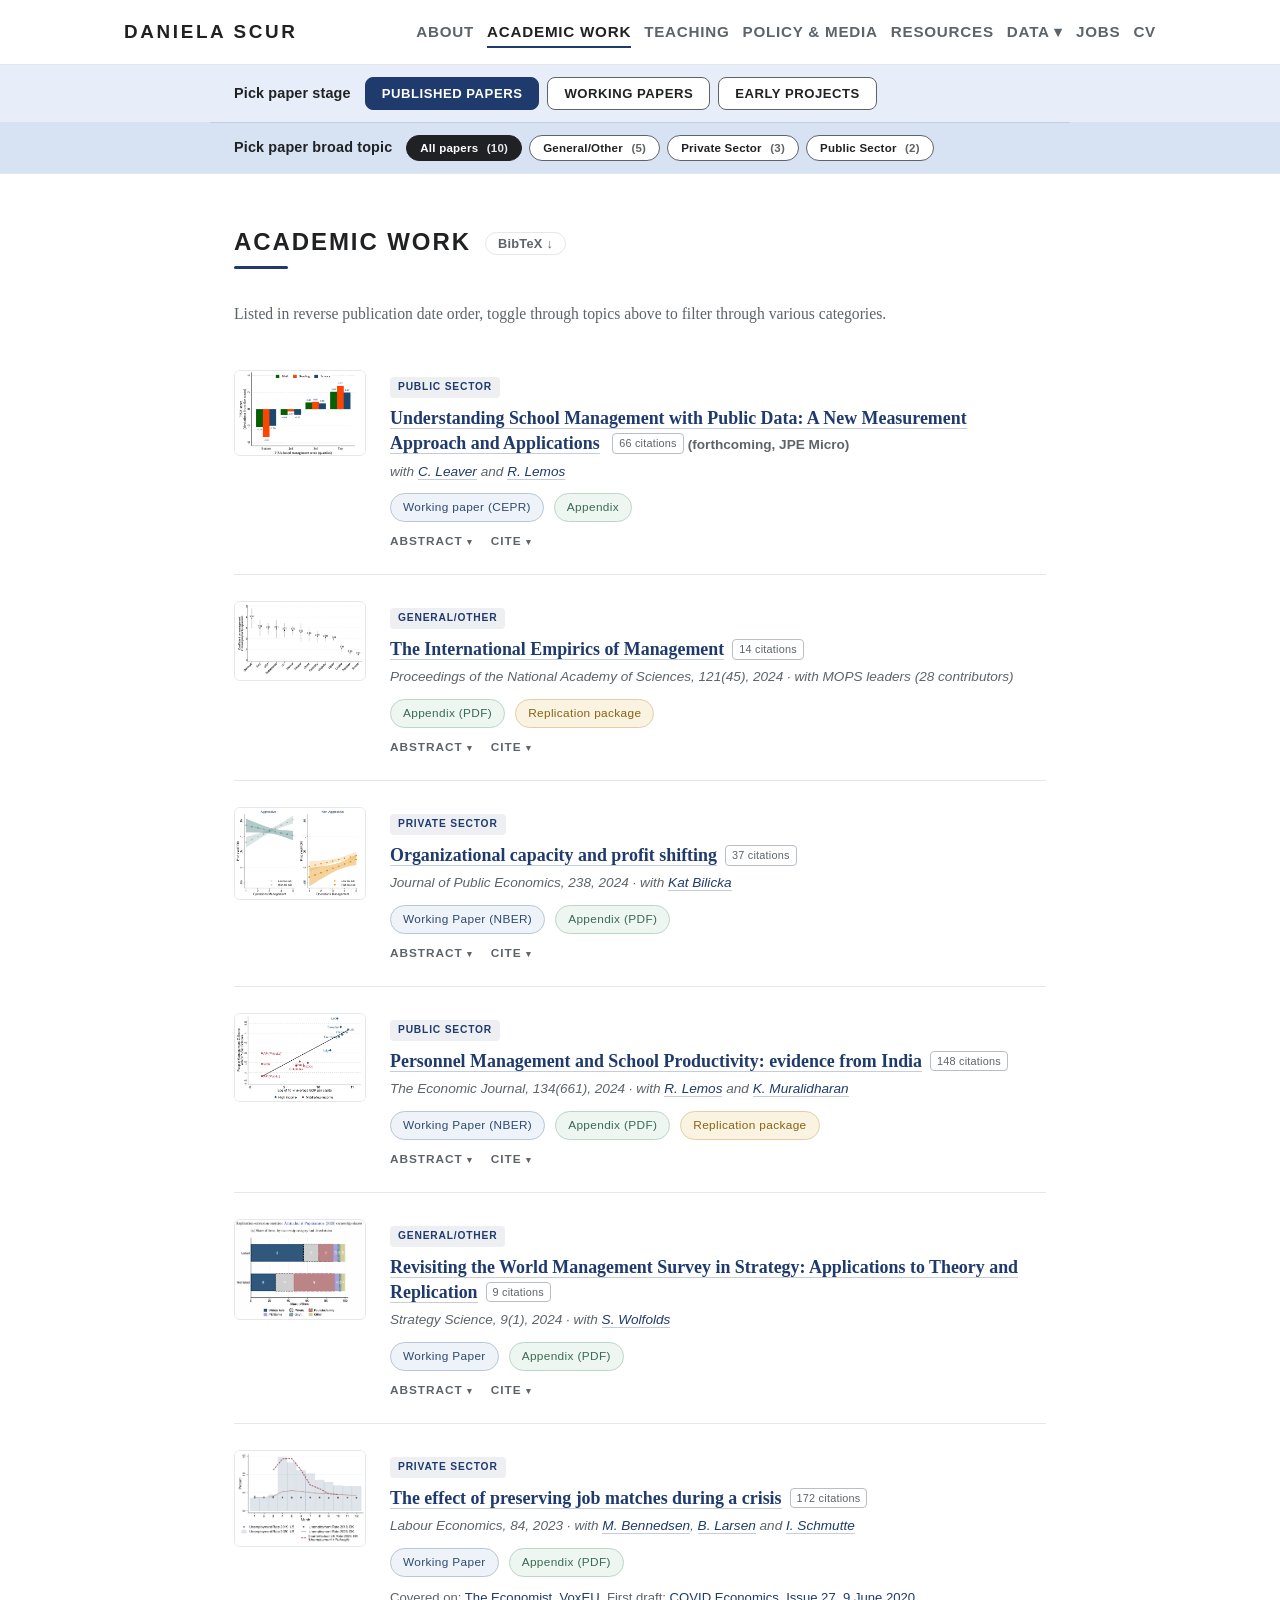
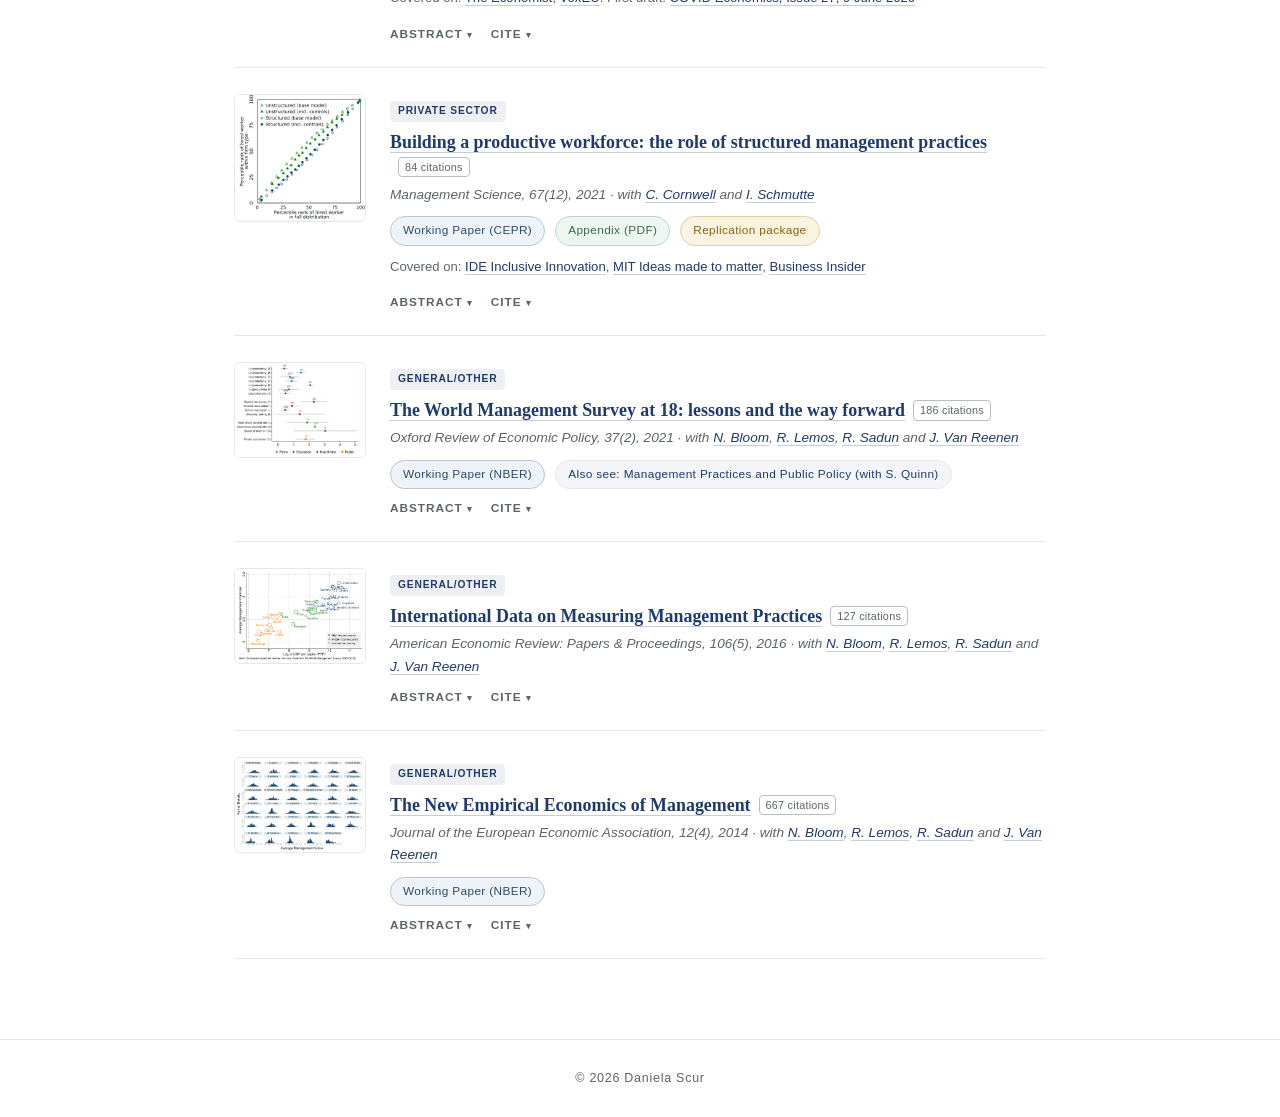
==== academic-papers.html @ ec299974 "Initial commit of personal website" ====
<!DOCTYPE html>
<html lang="en">
<head>
<meta charset="UTF-8">
<meta name="viewport" content="width=device-width, initial-scale=1">
<title>Academic Work — Daniela Scur</title>
<link rel="stylesheet" href="css/style.css">
</head>
<body>

<header class="site-header">
  <div class="nav-inner">
    <a class="brand" href="index.html">DANIELA SCUR</a>
    <button class="nav-toggle" aria-label="Toggle menu">&#9776;</button>
    <ul class="nav-menu">
      <li><a href="index.html">About</a></li>
      <li><a href="academic-papers.html" class="active">Academic Work</a></li>
      <li><a href="teaching.html">Teaching</a></li>
      <li><a href="policy.html">Policy &amp; Media</a></li>
      <li><a href="resources.html">Resources</a></li>
      <li class="has-dropdown">
        <a href="#" class="dd-toggle">Data &#9662;</a>
        <ul class="dropdown">
          <li><a href="http://www.worldmanagementsurvey.org" target="_blank" rel="noopener">WMS</a></li>
          <li><a href="http://www.developingmanagement.org" target="_blank" rel="noopener">D-WMS</a></li>
        </ul>
      </li>
      <li><a href="jobs.html">Jobs</a></li>
      <li><a href="cv_danielascur_jul2026.pdf">CV</a></li>
    </ul>
  </div>
</header>

<!-- Secondary navigation: section tabs + topic filters -->
<nav class="subnav">
  <div class="subnav-band block-stage">
    <div class="subnav-inner filter-block">
      <span class="subnav-label">Pick paper stage</span>
      <div class="tabs">
        <button class="tab active" data-section="published">Published papers</button>
        <button class="tab" data-section="working">Working papers</button>
        <button class="tab" data-section="early">Early projects</button>
      </div>
    </div>
  </div>
  <div class="subnav-band block-topic">
    <div class="subnav-inner filter-block">
      <span class="subnav-label">Pick paper broad topic</span>
      <div class="filters">
        <button class="filter active" data-topic="all">All papers <span class="count"></span></button>
        <button class="filter" data-topic="general">General/Other <span class="count"></span></button>
        <button class="filter" data-topic="private">Private Sector <span class="count"></span></button>
        <button class="filter" data-topic="public">Public Sector <span class="count"></span></button>
      </div>
    </div>
  </div>
</nav>

<main>
  <h1 class="page-title">Academic Work</h1>
  <div class="title-rule"></div>

  <p class="section-intro">Listed in reverse publication date order, toggle through topics above to filter through various categories.</p>

  <div id="paper-list">

  <!-- ============================ PUBLISHED ============================ -->

  <article data-id="schools-public-data" class="entry paper" data-section="published" data-topic="public">
    <img class="entry-thumb" src="uploads/2022/09/pisamgmt-2022.png" alt="">
    <div>
      <span class="topic-tag">Public Sector</span>
      <p class="entry-title"><a href="uploads/2024/09/mgmtinschools-theoryandapps.pdf">Understanding School Management with Public Data: A New Measurement Approach and Applications</a> <span class="note">(forthcoming, JPE Micro)</span></p>
      <p class="entry-meta">with <a href="https://www.bsg.ox.ac.uk/people/clare-leaver">C. Leaver</a> and <a href="http://www.renatalemos.com">R. Lemos</a></p>
      <details class="abstract"><summary>Abstract</summary><p>Why do students learn more in some schools than others? One consideration receiving growing attention is school management. To study this, researchers need to be able to measure school management accurately and cheaply at scale. We introduce a new approach to measuring management practices using existing public data and exemplify the methodology with OECD's PISA and Brazil's Prova Brasil. Both indices show a strong, positive relationship between management and learning. We highlight two example applications: an extension of the Ahktari et al (2022) analysis of political turnover and student learning, and an exploration of the mechanisms behind the key performance relationship.</p></details>
      <div class="links">
        <a href="uploads/2024/09/DP14069.pdf">Working paper (CEPR)</a>
        <a href="uploads/2019/06/leaver_lemos_scur_schoomgmt-onlineappendix.pdf">Appendix</a>
      </div>
    </div>
  </article>

  <article data-id="intl-empirics" class="entry paper" data-section="published" data-topic="general">
    <img class="entry-thumb" src="uploads/2024/11/fig3-pdf.jpg" alt="">
    <div>
      <span class="topic-tag">General/Other</span>
      <p class="entry-title"><a href="https://www.pnas.org/doi/10.1073/pnas.2412205121">The International Empirics of Management</a></p>
      <p class="entry-meta"><span class="journal">Proceedings of the National Academy of Sciences, 121(45)</span>, 2024 &middot; with MOPS leaders (28 contributors)</p>
      <details class="abstract"><summary>Abstract</summary><p>A country's national income broadly depends on the quantity and quality of workers and capital. But how well these factors are managed within and between firms may be a key determinant of a country's productivity and its GDP. Although social scientists have long studied the role of management practices in shaping business performance, their primary tool has been individual case studies. While useful for theory-building, such qualitative work is hard to scale and quantify. We present a large, scalable dataset measuring structured management practices at the business level across multiple countries. We measure practices related to performance monitoring, target-setting, and human resources. We document a set of key stylized facts, which we label "the international empirics of management". In all countries, firms with more structured practices tend to also have superior economic performance: they are larger in scale, are more profitable, have higher labor productivity and are more likely to export. This consistency was not obvious ex-ante, and being able to quantify these relationships is valuable. We also document significant variation in practices across and within countries, which is important in explaining differences in the wealth of nations. The positive relationship between firm size and structured management practices is stronger in countries with more open and free markets, suggesting that stronger competition may allow firms with more structured management practices to grow larger, thereby potentially raising aggregate national income.</p></details>
      <div class="links">
        <a href="https://doi.org/10.5281/zenodo.13886454">Replication package</a>
        <a href="uploads/2024/11/intl-empirics-management-appendix.pdf">Appendix (PDF)</a>
      </div>
    </div>
  </article>

  <article data-id="profit-shifting" class="entry paper" data-section="published" data-topic="private">
    <img class="entry-thumb" src="uploads/2021/08/agg_tax.png" alt="">
    <div>
      <span class="topic-tag">Private Sector</span>
      <p class="entry-title"><a href="https://www.sciencedirect.com/science/article/pii/S0047272724001154?dgcid=coauthor">Organizational capacity and profit shifting</a></p>
      <p class="entry-meta"><span class="journal">Journal of Public Economics, 238</span>, 2024 &middot; with <a href="https://katarzynahabu.weebly.com/">Kat Bilicka</a></p>
      <details class="abstract"><summary>Abstract</summary><p>Good organizational capacity drives productivity and <em>potential</em> taxable profits, but may also enable multinationals (MNEs) to more efficiently re-allocate profits across tax jurisdictions, lowering <em>actual</em> taxable profits. We show that MNE subsidiaries with better organizational capacity report significantly lower profits and have a higher incidence of bunching around zero reported profitability in high-tax countries. This pattern is not present in low-tax countries. Further, responsiveness to corporate tax rate changes in terms of profit reporting is driven by firms with good organizational capacity. We show our results are consistent with profit-shifting behavior and rule out key alternative channels.</p></details>
      <div class="links">
        <a href="https://www.nber.org/papers/w29225">Working Paper (NBER)</a>
        <a href="uploads/2021/09/Tax_and_management-appendix.pdf">Appendix (PDF)</a>
      </div>
    </div>
  </article>

  <article data-id="personnel-india" class="entry paper" data-section="published" data-topic="public">
    <img class="entry-thumb" src="uploads/2021/01/pplmgmt_india.png" alt="">
    <div>
      <span class="topic-tag">Public Sector</span>
      <p class="entry-title"><a href="https://academic.oup.com/ej/article-abstract/134/661/2071/7657887">Personnel Management and School Productivity: evidence from India</a></p>
      <p class="entry-meta"><span class="journal">The Economic Journal, 134(661)</span>, 2024 &middot; with <a href="http://www.renatalemos.com">R. Lemos</a> and <a href="http://econweb.ucsd.edu/~kamurali/">K. Muralidharan</a></p>
      <details class="abstract"><summary>Abstract</summary><p>This paper uses new data to study school management and productivity in India. We report five main results. First, management quality in public schools is low, and ~2 standard deviations below high-income countries with comparable data. Second, private schools have higher management quality, driven by much stronger people management. Third, people management quality is correlated with independent measures of teaching practice, as well as school productivity measured by student value added. Fourth, better-managed schools have lower variation in within-school teacher effectiveness and higher levels of minimum teacher effectiveness. Fifth, consistent with better people management, teacher pay in private schools is positively correlated with teacher effectiveness, whereas we find no such correlation in public schools.</p></details>
      <div class="links">
        <a href="https://www.nber.org/papers/w28336">Working Paper (NBER)</a>
        <a href="https://academic.oup.com/ej/article-abstract/134/661/2071/7657887">Appendix (PDF)</a>
        <a href="https://doi.org/10.5281/zenodo.10278052">Replication package</a>
      </div>
    </div>
  </article>

  <article data-id="wms-strategy" class="entry paper" data-section="published" data-topic="general">
    <img class="entry-thumb" src="uploads/2022/12/replication-stratsci.png" alt="">
    <div>
      <span class="topic-tag">General/Other</span>
      <p class="entry-title"><a href="https://doi.org/10.1287/stsc.2022.0006">Revisiting the World Management Survey in Strategy: Applications to Theory and Replication</a></p>
      <p class="entry-meta"><span class="journal">Strategy Science, 9(1)</span>, 2024 &middot; with <a href="https://www.sarahwolfolds.com/">S. Wolfolds</a></p>
      <details class="abstract"><summary>Abstract</summary><p>The academic field of strategy has a strong history of developing theories and frameworks to explain real-world phenomena, but a relatively younger empirical literature testing these theories. Partly due to the nature of questions in strategic management, scholars have often relied on collecting their own data or using specialized, and often expensive, proprietary data. This limits the possibility of replication exercises, which are a key step to refining and reinforcing the theories that are most supported in practice. To support this effort, we revisit the World Management Survey (WMS): a cross-country, cross-industry survey dataset with over 20,000 observations at the establishment-level that is collected through a rigorous and well-documented process and made free and accessible to researchers. While it is well-cited in the strategy literature, we propose it is underused and better exposure to this data's offerings has the potential to add significant value to the field.</p></details>
      <div class="links">
        <a href="uploads/2022/01/scur_wolfolds_WMSinStrategy.pdf">Working Paper</a>
        <a href="https://pubsonline.informs.org/doi/suppl/10.1287/stsc.2022.0006">Appendix (PDF)</a>
      </div>
    </div>
  </article>

  <article data-id="job-matches" class="entry paper" data-section="published" data-topic="private">
    <img class="entry-thumb" src="uploads/2021/07/covid-dk.png" alt="">
    <div>
      <span class="topic-tag">Private Sector</span>
      <p class="entry-title"><a href="https://doi.org/10.1016/j.labeco.2023.102406">The effect of preserving job matches during a crisis</a></p>
      <p class="entry-meta"><span class="journal">Labour Economics, 84</span>, 2023 &middot; with <a href="https://www.insead.edu/faculty-research/faculty/morten-bennedsen">M. Bennedsen</a>, <a href="https://www.cbs.dk/en/research/departments-and-centres/department-of-economics/staff/bleco">B. Larsen</a> and <a href="https://ianschmutte.org/">I. Schmutte</a></p>
      <details class="abstract"><summary>Abstract</summary><p>It is generally difficult to measure the importance of preserving worker-firm relationships, particularly for low-wage jobs that involve general skills. The COVID-19 pandemic led to the sudden and seemingly temporary disruption of millions of otherwise productive employment relationships around the world. Using novel administrative and survey data from Denmark, we study a policy where firms paid up to 25% of wages to furlough instead of firing workers. We find that aid-taking firms furloughed about 24pp more workers, a large share of whom would have otherwise been laid off, and this had a positive impact on subsequent firm survival, employment growth and sales. Further, we find firms derive value from maintaining ties to low-wage and blue collar workers and that preserving those matches is beneficial to firms, suggesting policies that preserve job matches may help speed-up recovery.</p></details>
      <div class="links">
        <a href="uploads/2021/07/BLSS-manuscript.pdf">Working Paper</a>
        <a href="uploads/2021/07/BLSS-appendix.pdf">Appendix (PDF)</a>
      </div>
      <p class="covered">Covered on: <a href="https://www.economist.com/business/2020/06/20/waging-war-on-recessions">The Economist</a>, <a href="https://voxeu.org/article/impact-government-aid-firms-covid-19-pandemic">VoxEU</a>. First draft: <a href="https://cepr.org/file/9116/download?token=LJB12UHV">COVID Economics, Issue 27, 9 June 2020</a></p>
    </div>
  </article>

  <article data-id="productive-workforce" class="entry paper" data-section="published" data-topic="private">
    <img class="entry-thumb" src="uploads/2020/12/CSS_mgrs.png" alt="">
    <div>
      <span class="topic-tag">Private Sector</span>
      <p class="entry-title"><a href="https://pubsonline.informs.org/doi/10.1287/mnsc.2021.3960">Building a productive workforce: the role of structured management practices</a></p>
      <p class="entry-meta"><span class="journal">Management Science, 67(12)</span>, 2021 &middot; with <a href="http://www.terry.uga.edu/directory/profile/cornwl/">C. Cornwell</a> and <a href="http://www.terry.uga.edu/directory/profile/schmutte/">I. Schmutte</a></p>
      <details class="abstract"><summary>Abstract</summary><p>In an influential study, Bender et al (2018) document consistent relationships between management practices, productivity, and workforce composition using administrative data from German firms matched to ratings of their practices from the World Management Survey. We replicate and extend their analysis using comparable data from Brazil. The main conclusions from their study are supported in ours, strengthening the view that more structured practices affect organizational performance through workforce selection across different institutional settings. However, we find more structured management practices are linked to greater wage inequality in Brazil, relative to greater wage compression in Germany, suggesting that some of the consequences of adopting structured practices are tied to the local context.</p></details>
      <div class="links">
        <a href="uploads/2024/10/DP13908.pdf">Working Paper (CEPR)</a>
        <a href="uploads/2020/12/CSS2020_ManagementScience_onlineappendix.pdf">Appendix (PDF)</a>
        <a href="https://zenodo.org/record/4293979">Replication package</a>
      </div>
      <p class="covered">Covered on: <a href="https://medium.com/mit-initiative-on-the-digital-economy/how-to-build-a-more-productive-workforce-68a4da60703c">IDE Inclusive Innovation</a>, <a href="https://mitsloan.mit.edu/ideas-made-to-matter/structured-management-practices-lead-to-better-hr-outcomes">MIT Ideas made to matter</a>, <a href="https://www.businessinsider.com/structured-management-practices-organizational-productivity-performance-cornell-research-paper-2019-12">Business Insider</a></p>
    </div>
  </article>

  <article data-id="wms-at-18" class="entry paper" data-section="published" data-topic="general">
    <img class="entry-thumb" src="uploads/2020/12/oxrep_summary.png" alt="">
    <div>
      <span class="topic-tag">General/Other</span>
      <p class="entry-title"><a href="https://academic.oup.com/oxrep/article/37/2/231/6311333">The World Management Survey at 18: lessons and the way forward</a></p>
      <p class="entry-meta"><span class="journal">Oxford Review of Economic Policy, 37(2)</span>, 2021 &middot; with <a href="https://people.stanford.edu/nbloom/">N. Bloom</a>, <a href="http://www.renatalemos.com">R. Lemos</a>, <a href="http://www.hbs.edu/faculty/Pages/profile.aspx?facId=541712">R. Sadun</a> and <a href="http://mitsloan.mit.edu/faculty-and-research/faculty-directory/detail/?id=140778">J. Van Reenen</a></p>
      <details class="abstract"><summary>Abstract</summary><p>Understanding how differences in management "best practices'' affect organizational outcomes has been a focus of both theoretical and empirical work in the fields of management, sociology, economics and public policy. The World Management Survey (WMS) project was born almost two decades ago with the main goal of developing a new systematic measure of management practices being used in organisations. The WMS has contributed to a body of knowledge around how managerial structures, not just managerial talent, relates to organizational performance. Over 18 years of research, a set of consistent patterns have emerged and spurred new questions. We will present a brief overview of what we have learned in terms of measuring and understanding management practices and condense the implications of these findings for policy. We end with an outline of what we see as the path forward for both research and policy implications of this research programme.</p></details>
      <div class="links">
        <a href="https://www.nber.org/papers/w28524">Working Paper (NBER)</a>
        <a href="https://academic.oup.com/oxrep/article/37/2/221/6311325">Also see: Management Practices and Public Policy (with S. Quinn)</a>
      </div>
    </div>
  </article>

  <article data-id="intl-data-aer" class="entry paper" data-section="published" data-topic="general">
    <img class="entry-thumb" src="uploads/2019/05/Screen-Shot-2019-05-02-at-1.46.54-PM.png" alt="">
    <div>
      <span class="topic-tag">General/Other</span>
      <p class="entry-title"><a href="https://www.aeaweb.org/articles?id=10.1257/aer.p20161058">International Data on Measuring Management Practices</a></p>
      <p class="entry-meta"><span class="journal">American Economic Review: Papers &amp; Proceedings, 106(5)</span>, 2016 &middot; with <a href="https://people.stanford.edu/nbloom/">N. Bloom</a>, <a href="http://www.renatalemos.com">R. Lemos</a>, <a href="http://www.hbs.edu/faculty/Pages/profile.aspx?facId=541712">R. Sadun</a> and <a href="http://mitsloan.mit.edu/faculty-and-research/faculty-directory/detail/?id=140778">J. Van Reenen</a></p>
      <details class="abstract"><summary>Abstract</summary><p>Rapid advances in computer power and increased openness of national statistical agencies have led to unprecedented availability of large datasets. Consider three types of firm datasets. First, governments collect administrative data on firms: information on jobs, investment and output has long been collected to calculate national, industrial and regional statistics. Second, there has been an explosion of Big Data — various forms of data typically created for business purposes. Products like ORBIS contain over 50 million firms from almost every country in the world and can be used to address many questions. Another example is Compustat, which contains extensive data for about 6,000 listed US firms but excludes the other 99% of private firms. We focus on a third type of international firm data, which is collected from surveys. In an age of rich administrative and Big Data why bother with such surveys?</p></details>
    </div>
  </article>

  <article data-id="new-empirical" class="entry paper" data-section="published" data-topic="general">
    <img class="entry-thumb" src="uploads/2019/05/Screen-Shot-2019-05-02-at-1.51.04-PM.png" alt="">
    <div>
      <span class="topic-tag">General/Other</span>
      <p class="entry-title"><a href="http://onlinelibrary.wiley.com/doi/10.1111/jeea.12094/abstract">The New Empirical Economics of Management</a></p>
      <p class="entry-meta"><span class="journal">Journal of the European Economic Association, 12(4)</span>, 2014 &middot; with <a href="https://people.stanford.edu/nbloom/">N. Bloom</a>, <a href="http://www.renatalemos.com">R. Lemos</a>, <a href="http://www.hbs.edu/faculty/Pages/profile.aspx?facId=541712">R. Sadun</a> and <a href="http://mitsloan.mit.edu/faculty-and-research/faculty-directory/detail/?id=140778">J. Van Reenen</a></p>
      <details class="abstract"><summary>Abstract</summary><p>Over the last decade the World Management Survey (WMS) has collected firm-level management practices data across multiple sectors and countries. We developed the survey to try to explain the large and persistent total factor productivity (TFP) differences across firms and countries. This review paper discusses what has been learned empirically and theoretically from the WMS and other recent work on management practices. Our preliminary results suggest that about a quarter of cross-country and within-country TFP gaps can be accounted for by management practices. Management seems to matter both qualitatively and quantitatively for performance at the level of the firm and the nation. Competition, governance, human capital, and informational frictions help account for the variation in management. We make some suggestions for both policy and future research.</p></details>
      <div class="links">
        <a href="https://www.nber.org/papers/w20102">Working Paper (NBER)</a>
      </div>
    </div>
  </article>

  <!-- ============================ WORKING ============================ -->

  <article data-id="poaching" class="entry paper" data-section="working" data-topic="private">
    <img class="entry-thumb" src="uploads/2024/09/poaching-pdf.jpg" alt="">
    <div>
      <span class="topic-tag">Private Sector</span>
      <p class="entry-title"><a href="uploads/2026/04/manuscript_jungbauer_scur_dalri_chen_poaching.pdf">Poaching, Raids, and Managerial Compensation</a> <span class="note">(submitted)</span></p>
      <p class="entry-meta">with <a href="https://sites.google.com/view/yichenecon/">Y. Chen</a>, <a href="https://www.fabianodalri.com/">F. Dal Ri</a> and <a href="https://thomas-jungbauer.com/">T. Jungbauer</a></p>
      <details class="abstract"><summary>Abstract</summary><p>This paper presents a model of employee poaching with asymmetric employer learning. Firms poach managers not only due to their track record but also for their personnel-specific information about workers. In equilibrium, more productive firms poach managers, whose compensation increases in the quality of their information about workers. While poaching reassigns more able workers to more productive firms, efficiency does not obtain due to information frictions. Drawing on the universe of contracts in Brazil's formal labor market, we test implications of our model and show they are consistent with manager and worker movements and their compensation histories.</p></details>
      <div class="links">
        <a href="uploads/2025/01/51231_1736614598.pdf">Working paper (CEPR)</a>
      </div>
    </div>
  </article>

  <article data-id="ties-that-bind" class="entry paper" data-section="working" data-topic="private">
    <img class="entry-thumb" src="uploads/2019/11/Screen-Shot-2019-11-03-at-12.41.02-PM.png" alt="">
    <div>
      <span class="topic-tag">Private Sector</span>
      <p class="entry-title"><a href="uploads/2019/01/the-ties-that-bind-lemos-and-scur.pdf">The ties that bind: implicit contracts and the adoption of management technology in the firm</a></p>
      <p class="entry-meta">with <a href="http://www.renatalemos.com">R. Lemos</a> and <a href="http://www.simonrquinn.com/">S. Quinn</a> <span class="note">(draft circulating)</span></p>
      <details class="abstract"><summary>Abstract</summary><p>We investigate how implicit contracts between firm managers and employees are linked to the adoption of productivity-enhancing organizational practices. We collect new data on ownership successions and show the first causal evidence that maintaining family control leads to lower adoption of managerial best practices. We use gender composition of the outgoing CEO's children as identifying variation at the succession point. We explore firm "reputation costs" as a novel mechanism constraining investment in management, and build a new proxy using data on eponymy — firms named after the family name. We find suggestive evidence that implicit contracts matter for management adoption.</p></details>
      <div class="links">
        <a href="uploads/2024/10/DP13794-1.pdf">Working paper (CEPR)</a>
      </div>
      <p class="covered">Covered on: <a href="https://blogs.worldbank.org/impactevaluations/family-affair-are-dynastic-ceos-really-worse-managers-guest-post-daniela-scur">World Bank Development Impact blog</a>, <a href="https://www.economist.com/news/britain/21732097-desire-pass-business-next-generation-means-they-value-stability-over?frsc=dg%7Ce">The Economist</a>, <a href="http://blogs.lse.ac.uk/businessreview/2018/01/18/second-generation-family-ceos-are-they-up-to-the-task">LSE Business Review</a>, <a href="https://voxdev.org/topic/firms-trade/family-affair-are-dynastic-ceos-worse-managers">VoxDev</a>. Awarded Accessit Best Paper at <a href="https://www.ioea.eu/">IOEA 2018</a>.</p>
    </div>
  </article>

  <article class="entry paper" data-section="working" data-topic="private">
    <img class="entry-thumb" src="uploads/2024/09/lnadv_evt_q_mf-pdf.jpg" alt="">
    <div>
      <span class="topic-tag">Private Sector</span>
      <p class="entry-title">Pay Transparency and Mental Health <span class="note">(preparing for submission)</span></p>
      <p class="entry-meta">with <a href="https://www.mortenbennedsen.com/">M. Bennedsen</a>, <a href="https://www.kenan-flagler.unc.edu/faculty/directory/elena-simintzi/">E. Simintzi</a>, <a href="http://tsoutsoura.com/">M. Tsoutsoura</a> and <a href="https://www8.gsb.columbia.edu/cbs-directory/detail/dw2382">D. Wolfenzon</a></p>
      <details class="abstract"><summary>Abstract</summary><p>This paper explores the impact of pay transparency on worker well-being. We exploit a pay transparency legislation in Denmark that requires firms with more than 35 employees to disclose pay information by gender. Using detailed employee and mental health prescription administrative data, we use two empirical strategies, Difference-in-Differences and Regression Discontinuity Design. Our results suggest that the legislation led to a short-run decline in the relative growth rate of anti-depressant use for women in affected firms. We consider two competing mechanisms behind this result: the potentially negative impact of horizontal (peer) comparisons and the potentially positive impact of organizational changes leading to the reduction of pay disparity. Taken together, our results are not consistent with a horizontal wage comparison mechanism and the evidence points to the second mechanism being the dominant force.</p></details>
    </div>
  </article>

  <article class="entry paper" data-section="working" data-topic="private">
    <img class="entry-thumb" src="uploads/2023/06/displ_3occs.png" alt="">
    <div>
      <span class="topic-tag">Private Sector</span>
      <p class="entry-title">Displacement Events and Job-Driven Scarring <span class="note">(draft circulating)</span></p>
      <p class="entry-meta">with <a href="https://ianschmutte.org/">I. Schmutte</a> and <a href="https://www.fabianodalri.com/">F. Dal Ri</a></p>
      <details class="abstract"><summary>Abstract</summary><p>We study how job loss affects the earnings, employment, and wage of managers. Using event studies around mass layoff events for Brazilian firms we find that, on average, displaced workers lose around 60 percent of their earnings in the year after job loss, and after three years have earnings 25 log points below comparable non-displaced workers. The earnings effect comes from a sharp, but temporary drop in the number of months worked per year, combined with a sharp but persistent drop in wages of around 20 log points. For managers, the wage penalty is over twice as large relative to non-managers. Less than 15 percent of the wage losses for managers can be explained by movements to employers that pay all workers less. Taken together, these results are consistent with a model in which managers either accumulate significant job-specific rents that are destroyed on separation, or they face worse market conditions and scarring after displacement, perhaps because they held responsible for the mass displacement event that precipitated their termination.</p></details>
    </div>
  </article>

  <!-- ============================ EARLY PROJECTS ============================ -->

  <article class="entry paper no-thumb" data-section="early" data-topic="general">
    <div>
      <span class="topic-tag">General/Other</span>
      <p class="entry-title">Everyone Is a Manager: AI Use as an Act of Management <span class="note">(preliminary draft; field experiment and lab pilot under way)</span></p>
      <p class="entry-meta">with Ben Leyden (funded by Schmidt Sciences Foundation)</p>
      <p class="research-q"><em>Using an AI tool moves the worker from doing a task to managing it — delegating and verifying. We ask how this shifts the skills that matter, who firms should hire, and how AI's productivity gains are distributed.</em></p>
    </div>
  </article>

  <article class="entry paper no-thumb" data-section="early" data-topic="public">
    <div>
      <span class="topic-tag">Public Sector</span>
      <p class="entry-title">Municipal state capacity and "day-to-day" floods <span class="note">(data collection stage)</span></p>
      <p class="entry-meta">with Michael Best, Vansh Gupta and Renata Lemos (funded by JPAL and IGC)</p>
      <p class="research-q"><em>Research questions: What do municipal governments do? How do large shocks (such as natural disasters or health crises) affect government activities and service delivery? What types of state capacity determine local governments' ability to respond effectively to natural disasters?</em></p>
    </div>
  </article>

  <article class="entry paper no-thumb" data-section="early" data-topic="public">
    <div>
      <span class="topic-tag">Public Sector</span>
      <p class="entry-title">School management and principal training: evidence from Puerto Rico <span class="note">(RCT completed, drafting stage)</span></p>
      <p class="entry-meta">with Gustavo Bobonis and Marco Gonzales-Navarro (funded by JPAL)</p>
      <p class="research-q"><em>Research question: Five-year randomized control trial to assess the impact of a principal training program in Puerto Rico.</em></p>
    </div>
  </article>

  <article class="entry paper no-thumb" data-section="early" data-topic="general">
    <div>
      <span class="topic-tag">General/Other</span>
      <p class="entry-title">Managing Science: management in R&amp;D labs <span class="note">(data collection stage)</span></p>
      <p class="entry-meta">with Pierre Azoulay, Paul Niehaus, Raffaella Sadun, John Van Reenen, Heidi Williams (funded by Sloan Foundation and Institute for Progress)</p>
      <p class="research-q"><em>Research questions: How are scientific labs managed? How does the type of management practices used in a lab correlate with lab performance and culture?</em></p>
    </div>
  </article>

  </div>

  <div class="empty-state" id="empty">No papers in this category yet.</div>
</main>

<footer class="site-footer">
  &copy; <span id="year"></span> Daniela Scur
</footer>

<script src="js/nav.js"></script>
<script src="js/papers.js"></script>
<script src="js/citations.js"></script>
<script src="js/cite.js"></script>
<script>
document.getElementById('year').textContent = new Date().getFullYear();
(function () {
  var section = 'published';
  var topic = 'all';
  var papers = Array.prototype.slice.call(document.querySelectorAll('.paper'));
  var tabs = document.querySelectorAll('.tab');
  var filters = document.querySelectorAll('.filter');
  var empty = document.getElementById('empty');

  function updateCounts() {
    filters.forEach(function (f) {
      var t = f.getAttribute('data-topic');
      var n = papers.filter(function (p) {
        return p.getAttribute('data-section') === section &&
               (t === 'all' || p.getAttribute('data-topic') === t);
      }).length;
      var c = f.querySelector('.count');
      if (c) c.textContent = '(' + n + ')';
    });
  }

  function apply() {
    var visible = 0;
    papers.forEach(function (p) {
      var ok = p.getAttribute('data-section') === section &&
               (topic === 'all' || p.getAttribute('data-topic') === topic);
      p.style.display = ok ? '' : 'none';
      if (ok) visible++;
    });
    empty.style.display = visible ? 'none' : 'block';
    updateCounts();
  }

  tabs.forEach(function (t) {
    t.addEventListener('click', function () {
      section = t.getAttribute('data-section');
      topic = 'all';
      tabs.forEach(function (x) { x.classList.toggle('active', x === t); });
      filters.forEach(function (x) { x.classList.toggle('active', x.getAttribute('data-topic') === 'all'); });
      apply();
    });
  });
  filters.forEach(function (f) {
    f.addEventListener('click', function () {
      topic = f.getAttribute('data-topic');
      filters.forEach(function (x) { x.classList.toggle('active', x === f); });
      apply();
    });
  });

  // Color-code and order the download link pills by type
  function linkRank(t) {
    t = t.toLowerCase();
    if (t.indexOf('working paper') !== -1) return 1;
    if (t.indexOf('appendix') !== -1) return 2;
    if (t.indexOf('replication') !== -1) return 3;
    return 4;
  }
  document.querySelectorAll('.links a').forEach(function (a) {
    var r = linkRank(a.textContent);
    if (r === 1) a.classList.add('lk-wp');
    else if (r === 2) a.classList.add('lk-appendix');
    else if (r === 3) a.classList.add('lk-repl');
  });
  document.querySelectorAll('.links').forEach(function (box) {
    var links = Array.prototype.slice.call(box.querySelectorAll('a'));
    links.sort(function (a, b) { return linkRank(a.textContent) - linkRank(b.textContent); });
    links.forEach(function (a) { box.appendChild(a); });
  });

  apply();
})();
</script>
</body>
</html>
---- css/style.css ----
/* =========================================================
   Daniela Scur — personal academic site
   Plain HTML/CSS. Edit colors/fonts here in one place.
   ========================================================= */

:root {
  --maxw: 860px;
  --accent: #1f3a6d;          /* deep navy */
  --accent-soft: #2c4d86;
  --ink: #1f2123;
  --muted: #5d6469;
  --rule: #e4e7ec;
  --bg: #ffffff;
  --bg-soft: #f3f5f8;
  --font-serif: "Georgia", "Iowan Old Style", "Times New Roman", serif;
  --font-sans: -apple-system, BlinkMacSystemFont, "Segoe UI", "Helvetica Neue", Arial, sans-serif;
}

* { box-sizing: border-box; }

html { scroll-behavior: smooth; }

body {
  margin: 0;
  background: var(--bg);
  color: var(--ink);
  font-family: var(--font-serif);
  font-size: 18px;
  line-height: 1.65;
  -webkit-font-smoothing: antialiased;
}

a {
  color: var(--accent);
  text-decoration: none;
  border-bottom: 1px solid rgba(31, 58, 109, 0.25);
  transition: color .15s ease, border-color .15s ease;
}
a:hover { color: var(--accent-soft); border-color: var(--accent-soft); }

/* ---------- Header / nav ---------- */
.site-header {
  position: sticky;
  top: 0;
  z-index: 50;
  background: rgba(255,255,255,0.92);
  backdrop-filter: saturate(180%) blur(8px);
  border-bottom: 1px solid var(--rule);
}
.nav-inner {
  max-width: 1080px;
  margin: 0 auto;
  padding: 0 24px;
  display: flex;
  align-items: center;
  justify-content: space-between;
  min-height: 64px;
  gap: 16px;
}
.brand {
  font-family: var(--font-sans);
  font-weight: 700;
  letter-spacing: 0.14em;
  font-size: 1.18rem;
  color: var(--ink);
  border: none;
  white-space: nowrap;
}
.brand:hover { color: var(--accent); }

.nav-toggle {
  display: none;
  background: none;
  border: none;
  cursor: pointer;
  font-size: 1.5rem;
  color: var(--ink);
  padding: 4px 8px;
  line-height: 1;
}

.nav-menu {
  list-style: none;
  display: flex;
  flex-wrap: nowrap;
  align-items: center;
  gap: 13px;
  margin: 0;
  padding: 0;
  font-family: var(--font-sans);
  font-size: 0.95rem;
  letter-spacing: 0.05em;
  font-weight: 600;
}
.nav-menu > li { position: relative; flex: 0 0 auto; }
.nav-menu a {
  color: var(--muted);
  border: none;
  text-transform: uppercase;
  padding: 6px 0;
  white-space: nowrap;
}
.nav-menu a:hover { color: var(--accent); }
.nav-menu a.active { color: var(--ink); border-bottom: 2px solid var(--accent); }

/* Dropdown (DATA) */
.has-dropdown > .dd-toggle { cursor: default; }
.dropdown {
  list-style: none;
  margin: 0;
  padding: 8px 0;
  position: absolute;
  top: 100%;
  left: 50%;
  transform: translateX(-50%) translateY(6px);
  background: #fff;
  border: 1px solid var(--rule);
  border-radius: 8px;
  box-shadow: 0 10px 30px rgba(0,0,0,0.08);
  min-width: 110px;
  opacity: 0;
  visibility: hidden;
  transition: opacity .15s ease, transform .15s ease, visibility .15s;
}
.has-dropdown:hover .dropdown,
.has-dropdown:focus-within .dropdown {
  opacity: 1;
  visibility: visible;
  transform: translateX(-50%) translateY(0);
}
.dropdown li { text-align: center; }
.dropdown a { display: block; padding: 6px 18px; white-space: nowrap; }

/* ---------- Layout ---------- */
main {
  max-width: var(--maxw);
  margin: 0 auto;
  padding: 48px 24px 24px;
}

h1.page-title {
  font-family: var(--font-sans);
  font-weight: 700;
  letter-spacing: 0.08em;
  text-transform: uppercase;
  font-size: 1.5rem;
  margin: 0 0 4px;
}
.title-rule {
  width: 54px;
  height: 3px;
  background: var(--accent);
  border-radius: 2px;
  margin: 0 0 32px;
}

h2 {
  font-family: var(--font-sans);
  font-weight: 700;
  letter-spacing: 0.06em;
  text-transform: uppercase;
  font-size: 1.05rem;
  color: var(--accent);
  margin: 44px 0 14px;
}
h3 { font-size: 1.15rem; margin: 28px 0 6px; }

p { margin: 0 0 18px; }

/* ---------- Home: rotating highlights ---------- */
.hl-heading {
  font-family: var(--font-sans);
  font-weight: 700;
  letter-spacing: 0.06em;
  text-transform: uppercase;
  font-size: 1.05rem;
  color: var(--accent);
  margin: 44px 0 14px;
}
.highlight {
  position: relative;
  background: linear-gradient(180deg, #eef3fb, #ffffff);
  border: 1px solid var(--rule);
  border-left: 4px solid var(--accent);
  border-radius: 12px;
  padding: 22px 26px;
  margin-bottom: 8px;
  min-height: 118px;
}
.hl-slide { display: none; }
.hl-slide.active { display: block; animation: hlfade .4s ease; }
@keyframes hlfade { from { opacity: 0; transform: translateY(4px); } to { opacity: 1; transform: none; } }
.hl-kicker {
  font-family: var(--font-sans);
  font-size: 0.66rem;
  letter-spacing: 0.12em;
  text-transform: uppercase;
  font-weight: 700;
  color: var(--accent);
}
.hl-title { font-size: 1.2rem; line-height: 1.3; margin: 8px 0 8px; }
.hl-title a { color: var(--ink); border: none; }
.hl-title a:hover { color: var(--accent); }
.hl-desc { font-family: var(--font-sans); font-size: 0.92rem; color: var(--muted); margin: 0; }
.hl-dots {
  display: flex;
  gap: 8px;
  position: absolute;
  bottom: 16px;
  right: 22px;
}
.hl-dot {
  width: 9px; height: 9px;
  border-radius: 50%;
  border: none;
  background: rgba(31, 58, 109, 0.22);
  cursor: pointer;
  padding: 0;
  transition: background .15s;
}
.hl-dot.active { background: var(--accent); }
@media (max-width: 760px) {
  .hl-dots { position: static; margin-top: 14px; }
}

/* ---------- Home / About ---------- */
.about-grid {
  display: grid;
  grid-template-columns: 1fr 240px;
  gap: 40px;
  align-items: start;
}
.about-photo {
  width: 100%;
  border-radius: 10px;
  display: block;
  box-shadow: 0 8px 24px rgba(0,0,0,0.10);
}
.photo-caption {
  font-family: var(--font-sans);
  font-size: 0.72rem;
  color: var(--muted);
  text-align: center;
  margin-top: 10px;
  letter-spacing: 0.04em;
}
.statements-row {
  font-family: var(--font-sans);
  font-size: 0.85rem;
  margin: 24px 0;
  padding: 14px 18px;
  background: var(--bg-soft);
  border: 1px solid var(--rule);
  border-radius: 8px;
}
.meta-block {
  font-family: var(--font-sans);
  font-size: 0.92rem;
  border-top: 1px solid var(--rule);
  margin-top: 28px;
  padding-top: 18px;
}
.meta-block strong { color: var(--ink); }

/* ---------- Publications / research entries ---------- */
.entry {
  display: grid;
  grid-template-columns: 132px 1fr;
  gap: 24px;
  padding: 26px 0;
  border-bottom: 1px solid var(--rule);
}
.entry:last-child { border-bottom: none; }
.entry-thumb {
  width: 132px;
  border-radius: 6px;
  border: 1px solid var(--rule);
  background: var(--bg-soft);
  display: block;
}
.entry-title { font-size: 1.12rem; font-weight: 600; line-height: 1.4; margin: 0 0 4px; }
.entry-meta { font-family: var(--font-sans); font-size: 0.85rem; color: var(--muted); margin: 0 0 10px; font-style: italic; }
.entry-meta em, .entry-meta i { font-style: normal; }
.journal { font-style: italic; }

details.abstract {
  margin: 8px 0 12px;
  font-size: 0.95rem;
}
details.abstract > summary {
  cursor: pointer;
  font-family: var(--font-sans);
  font-size: 0.74rem;
  letter-spacing: 0.08em;
  text-transform: uppercase;
  color: var(--accent);
  font-weight: 600;
  list-style: none;
  display: inline-flex;
  align-items: center;
  gap: 6px;
  user-select: none;
}
details.abstract > summary::-webkit-details-marker { display: none; }
details.abstract > summary::before { content: "▸"; font-size: 0.7em; transition: transform .15s; }
details.abstract[open] > summary::before { transform: rotate(90deg); }
details.abstract p { color: var(--muted); margin: 10px 0 0; }

.links {
  display: flex;
  flex-wrap: wrap;
  gap: 8px 10px;
  margin-top: 10px;
}
.links a {
  font-family: var(--font-sans);
  font-size: 0.74rem;
  letter-spacing: 0.03em;
  border: 1px solid var(--rule);
  border-radius: 999px;
  padding: 4px 12px;
  color: var(--accent);
  background: var(--bg-soft);
}
.links a:hover { background: var(--accent); color: #fff; border-color: var(--accent); }

/* Color-coded link pills by type */
.links a.lk-wp { color: #2f4b6e; border-color: #b9c6d6; background: #eef3f9; }
.links a.lk-wp:hover { background: #2f4b6e; color: #fff; border-color: #2f4b6e; }
.links a.lk-appendix { color: #3a6b53; border-color: #bcd6c8; background: #edf6f1; }
.links a.lk-appendix:hover { background: #3a6b53; color: #fff; border-color: #3a6b53; }
.links a.lk-repl { color: #8a6212; border-color: #e2d0a4; background: #faf3e2; }
.links a.lk-repl:hover { background: #8a6212; color: #fff; border-color: #8a6212; }

.covered {
  font-family: var(--font-sans);
  font-size: 0.82rem;
  color: var(--muted);
  margin-top: 10px;
}

/* ---------- Generic content lists ---------- */
.content-list { padding-left: 0; list-style: none; }
.content-list li {
  padding: 10px 0 10px 22px;
  position: relative;
  border-bottom: 1px solid var(--rule);
  font-size: 0.98rem;
}
.content-list li::before {
  content: "—";
  position: absolute;
  left: 0;
  color: var(--accent);
}
.content-list li:last-child { border-bottom: none; }
.note { font-family: var(--font-sans); font-size: 0.85rem; color: var(--muted); }

.callout {
  background: var(--bg-soft);
  border: 1px solid var(--rule);
  border-left: 4px solid var(--accent);
  border-radius: 6px;
  padding: 18px 22px;
  font-family: var(--font-sans);
  font-size: 0.95rem;
}

/* Videos */
.video-grid { display: grid; grid-template-columns: 1fr 1fr; gap: 22px; margin-top: 8px; }
.video-grid figure { margin: 0; }
.video-grid iframe { width: 100%; aspect-ratio: 16/9; border: 0; border-radius: 8px; }
.video-grid figcaption { font-family: var(--font-sans); font-size: 0.82rem; color: var(--muted); margin-top: 8px; }

/* ---------- Footer ---------- */
.site-footer {
  border-top: 1px solid var(--rule);
  margin-top: 56px;
  padding: 28px 24px;
  text-align: center;
  font-family: var(--font-sans);
  font-size: 0.78rem;
  letter-spacing: 0.06em;
  color: var(--muted);
}

/* ---------- Rich content: featured, media rows, resource cards ---------- */
.section-intro { color: var(--muted); font-size: 0.98rem; margin: 0 0 18px; }

.featured {
  border: 1px solid var(--rule);
  border-left: 4px solid var(--accent);
  background: linear-gradient(180deg, var(--bg-soft), #fff);
  border-radius: 12px;
  padding: 22px 24px;
  margin: 8px 0 8px;
}
.featured .kicker {
  font-family: var(--font-sans);
  font-size: 0.68rem;
  letter-spacing: 0.12em;
  text-transform: uppercase;
  font-weight: 700;
  color: var(--accent);
}
.featured h3 { margin: 8px 0 6px; font-size: 1.25rem; line-height: 1.35; }
.featured .byline { font-family: var(--font-sans); font-size: 0.85rem; color: var(--muted); margin: 0; }

/* Media / press rows with outlet chips */
.media-list { list-style: none; margin: 0 0 8px; padding: 0; }
.media-row {
  display: grid;
  grid-template-columns: 108px 1fr;
  gap: 16px;
  align-items: baseline;
  padding: 13px 0;
  border-bottom: 1px solid var(--rule);
}
.media-row:last-child { border-bottom: none; }
.outlet {
  font-family: var(--font-sans);
  font-size: 0.64rem;
  letter-spacing: 0.05em;
  text-transform: uppercase;
  font-weight: 700;
  color: var(--accent);
  background: rgba(31, 58, 109, 0.08);
  padding: 4px 8px;
  border-radius: 5px;
  text-align: center;
  line-height: 1.3;
}
.media-row .m-body { font-size: 0.96rem; }
.m-date { color: var(--muted); font-size: 0.84rem; font-family: var(--font-sans); }

/* Side-by-side media boxes */
.media-grid {
  display: grid;
  grid-template-columns: 1fr 1fr;
  gap: 14px;
  margin: 0 0 8px;
}
.media-card {
  display: flex;
  flex-direction: column;
  align-items: flex-start;
  gap: 7px;
  border: 1px solid var(--rule);
  border-radius: 10px;
  padding: 15px 17px;
  background: #fff;
  box-shadow: 0 3px 12px rgba(0,0,0,0.03);
}
.media-card .m-title {
  font-size: 0.98rem;
  line-height: 1.35;
  font-weight: 600;
}

/* Toggle panels (Policy & Media) */
.panel { display: none; }
.panel.active { display: block; }

/* Resource cards */
.res-grid { display: grid; grid-template-columns: 1fr; gap: 20px; }
.res-card {
  border: 1px solid var(--rule);
  border-radius: 14px;
  overflow: hidden;
  background: #fff;
  box-shadow: 0 4px 16px rgba(0,0,0,0.03);
}
.res-card > .res-head {
  display: flex;
  align-items: center;
  gap: 12px;
  margin: 0;
  padding: 16px 22px;
  background: var(--bg-soft);
  border-bottom: 1px solid var(--rule);
  font-family: var(--font-sans);
  font-size: 0.92rem;
  font-weight: 700;
  letter-spacing: 0.05em;
  text-transform: uppercase;
  color: var(--ink);
}
.res-head .num {
  flex: 0 0 auto;
  width: 30px; height: 30px;
  display: inline-flex; align-items: center; justify-content: center;
  background: var(--accent); color: #fff;
  border-radius: 50%;
  font-size: 0.85rem; letter-spacing: 0;
}
.card-links { list-style: none; margin: 0; padding: 8px 22px 14px; }
.card-links li {
  position: relative;
  padding: 9px 0 9px 20px;
  border-bottom: 1px solid var(--rule);
  font-size: 0.94rem;
}
.card-links li:last-child { border-bottom: none; }
.card-links li::before {
  content: "→";
  position: absolute; left: 0; top: 9px;
  color: var(--accent);
  opacity: 0.5;
  transition: transform .15s, opacity .15s;
}
.card-links li:hover::before { transform: translateX(3px); opacity: 1; }
.card-links .src { color: var(--muted); font-size: 0.85rem; }

/* ---------- Responsive ---------- */
@media (max-width: 1000px) {
  body { font-size: 17px; }
  .nav-toggle { display: block; }
  .nav-menu {
    display: none;
    position: absolute;
    top: 64px;
    left: 0;
    right: 0;
    flex-direction: column;
    align-items: flex-start;
    gap: 0;
    background: #fff;
    border-bottom: 1px solid var(--rule);
    padding: 8px 24px 16px;
    box-shadow: 0 12px 24px rgba(0,0,0,0.06);
  }
  .nav-menu.open { display: flex; }
  .nav-menu > li { width: 100%; }
  .nav-menu a { display: block; padding: 12px 0; width: 100%; }
  .dropdown {
    position: static;
    transform: none;
    opacity: 1;
    visibility: visible;
    box-shadow: none;
    border: none;
    border-left: 2px solid var(--rule);
    border-radius: 0;
    padding: 0 0 6px 14px;
    min-width: 0;
  }
  .dropdown li { text-align: left; }
  .dropdown a { padding: 8px 0; }

  .about-grid { grid-template-columns: 1fr; gap: 26px; }
  .about-photo { max-width: 220px; margin: 0 auto; }
  .entry { grid-template-columns: 1fr; gap: 14px; }
  .entry-thumb { width: 160px; }
  .video-grid { grid-template-columns: 1fr; }
  .media-row { grid-template-columns: 1fr; gap: 5px; }
  .media-grid { grid-template-columns: 1fr; }
  .outlet { justify-self: start; }
}

/* ---------- Papers sub-navigation (tabs + topic filters) ---------- */
.subnav {
  position: sticky;
  top: 63px;
  z-index: 40;
  background: var(--bg-soft);
  border-bottom: 1px solid var(--rule);
}
.subnav-inner {
  max-width: var(--maxw);
  margin: 0 auto;
  padding: 12px 24px;
}
.subnav-band.block-stage { background: #e7eef9; }
.subnav-band.block-topic { background: #d7e2f2; }
.subnav-band.block-topic .subnav-inner { border-top: 1px solid rgba(31, 58, 109, 0.12); }
.filter-block { display: flex; align-items: center; gap: 14px; }
.filter-block .tabs, .filter-block .filters { flex: 1 1 auto; }
.subnav-label {
  flex: 0 0 auto;
  font-family: var(--font-sans);
  font-weight: 800;
  font-size: 0.9rem;
  letter-spacing: 0.01em;
  color: var(--ink);
}

.tabs { display: flex; gap: 8px; flex-wrap: wrap; }
.tab {
  font-family: var(--font-sans);
  font-size: 0.82rem;
  letter-spacing: 0.04em;
  text-transform: uppercase;
  font-weight: 700;
  padding: 8px 16px;
  border-radius: 8px;
  cursor: pointer;
  border: 1px solid var(--muted);
  background: #fff;
  color: var(--ink);
  transition: background .15s, color .15s, border-color .15s;
}
.tab:hover { color: var(--accent); border-color: var(--accent); }
.tab.active { background: var(--accent); color: #fff; border-color: var(--accent); }

.filters { display: flex; gap: 7px; flex-wrap: nowrap; }
.filter {
  font-family: var(--font-sans);
  font-size: 0.72rem;
  letter-spacing: 0.02em;
  font-weight: 600;
  padding: 6px 13px;
  border-radius: 999px;
  white-space: nowrap;
  cursor: pointer;
  border: 1px solid var(--muted);
  background: #fff;
  color: var(--ink);
  transition: background .15s, color .15s, border-color .15s;
}
.filter:hover { border-color: var(--ink); background: var(--bg-soft); }
.filter.active { background: var(--ink); color: #fff; border-color: var(--ink); }
.filter .count { opacity: 0.7; margin-left: 5px; font-variant-numeric: tabular-nums; }
.filter.active .count { opacity: 0.9; }

.topic-tag {
  display: inline-block;
  font-family: var(--font-sans);
  font-size: 0.64rem;
  letter-spacing: 0.08em;
  text-transform: uppercase;
  font-weight: 700;
  color: var(--accent);
  background: rgba(31, 58, 109, 0.08);
  border-radius: 4px;
  padding: 2px 8px;
  margin-bottom: 8px;
}

.entry.no-thumb { grid-template-columns: 1fr; }
.research-q { color: var(--muted); font-size: 0.95rem; margin: 8px 0 0; }

.empty-state {
  display: none;
  text-align: center;
  color: var(--muted);
  font-family: var(--font-sans);
  font-size: 0.95rem;
  padding: 48px 0;
}

@media (max-width: 1000px) {
  .subnav { top: 63px; }
  .tab { flex: 1 1 auto; text-align: center; }
  .filters { flex-wrap: wrap; }
}

/* ---------- Citation badges, Abstract/Cite toggles, BibTeX download ---------- */
.cite-badge {
  display: inline-block;
  vertical-align: 2px;
  margin-left: 8px;
  font-family: var(--font-sans);
  font-size: 0.68rem;
  font-weight: 500;
  line-height: 1.5;
  letter-spacing: 0.02em;
  font-variant-numeric: tabular-nums;
  white-space: nowrap;
  color: var(--muted);
  border: 1px solid #b8bec6;
  border-radius: 4px;
  padding: 1px 6px;
}
.cite-badge:hover { color: var(--accent); border-color: var(--accent); }
.entry-title .note { margin-left: 4px; }

.entry-toggles { display: flex; gap: 18px; margin-top: 12px; }
.entry-toggles .tg {
  background: none; border: none; padding: 0; cursor: pointer;
  font-family: var(--font-sans); font-size: 0.74rem; font-weight: 600;
  letter-spacing: 0.08em; text-transform: uppercase; color: var(--muted);
}
.entry-toggles .tg:hover, .entry-toggles .tg.on { color: var(--accent); }
.entry-toggles .chev { display: inline-block; font-size: 0.8em; transition: transform .15s; }
.entry-toggles .tg.on .chev { transform: rotate(180deg); }
.tg-panel { margin-top: 10px; }
.abstract-panel p { color: var(--muted); font-size: 0.95rem; margin: 0; }

.cite-head { display: flex; justify-content: space-between; align-items: center; margin-bottom: 8px; }
.cite-fmt { display: flex; gap: 6px; }
.cite-fmt .fmt, .cite-copy {
  font-family: var(--font-sans); font-size: 0.72rem; font-weight: 600;
  border: 1px solid var(--rule); background: var(--bg-soft); color: var(--muted);
  border-radius: 999px; padding: 3px 11px; cursor: pointer;
}
.cite-fmt .fmt.on { background: var(--accent); border-color: var(--accent); color: #fff; }
.cite-copy:hover { color: var(--accent); border-color: var(--accent); }
.cite-box {
  margin: 0; padding: 12px 14px; background: var(--bg-soft);
  border: 1px solid var(--rule); border-radius: 6px;
  font-size: 0.78rem; line-height: 1.55; color: var(--ink);
  overflow-x: auto;
}
pre.cite-box { font-family: ui-monospace, SFMono-Regular, Menlo, Consolas, monospace; white-space: pre-wrap; overflow-wrap: anywhere; }
.entry > div { min-width: 0; }
.cite-box.apa { font-family: var(--font-serif); font-size: 0.9rem; }

h1.page-title .bib-all {
  margin-left: 14px; vertical-align: middle;
  font-family: var(--font-sans); font-size: 0.8rem; font-weight: 600; letter-spacing: 0.02em;
  background: none; border: 1px solid var(--rule); border-radius: 999px;
  padding: 3px 12px; color: var(--muted); cursor: pointer; text-transform: none;
}
h1.page-title .bib-all:hover { color: var(--accent); border-color: var(--accent); }
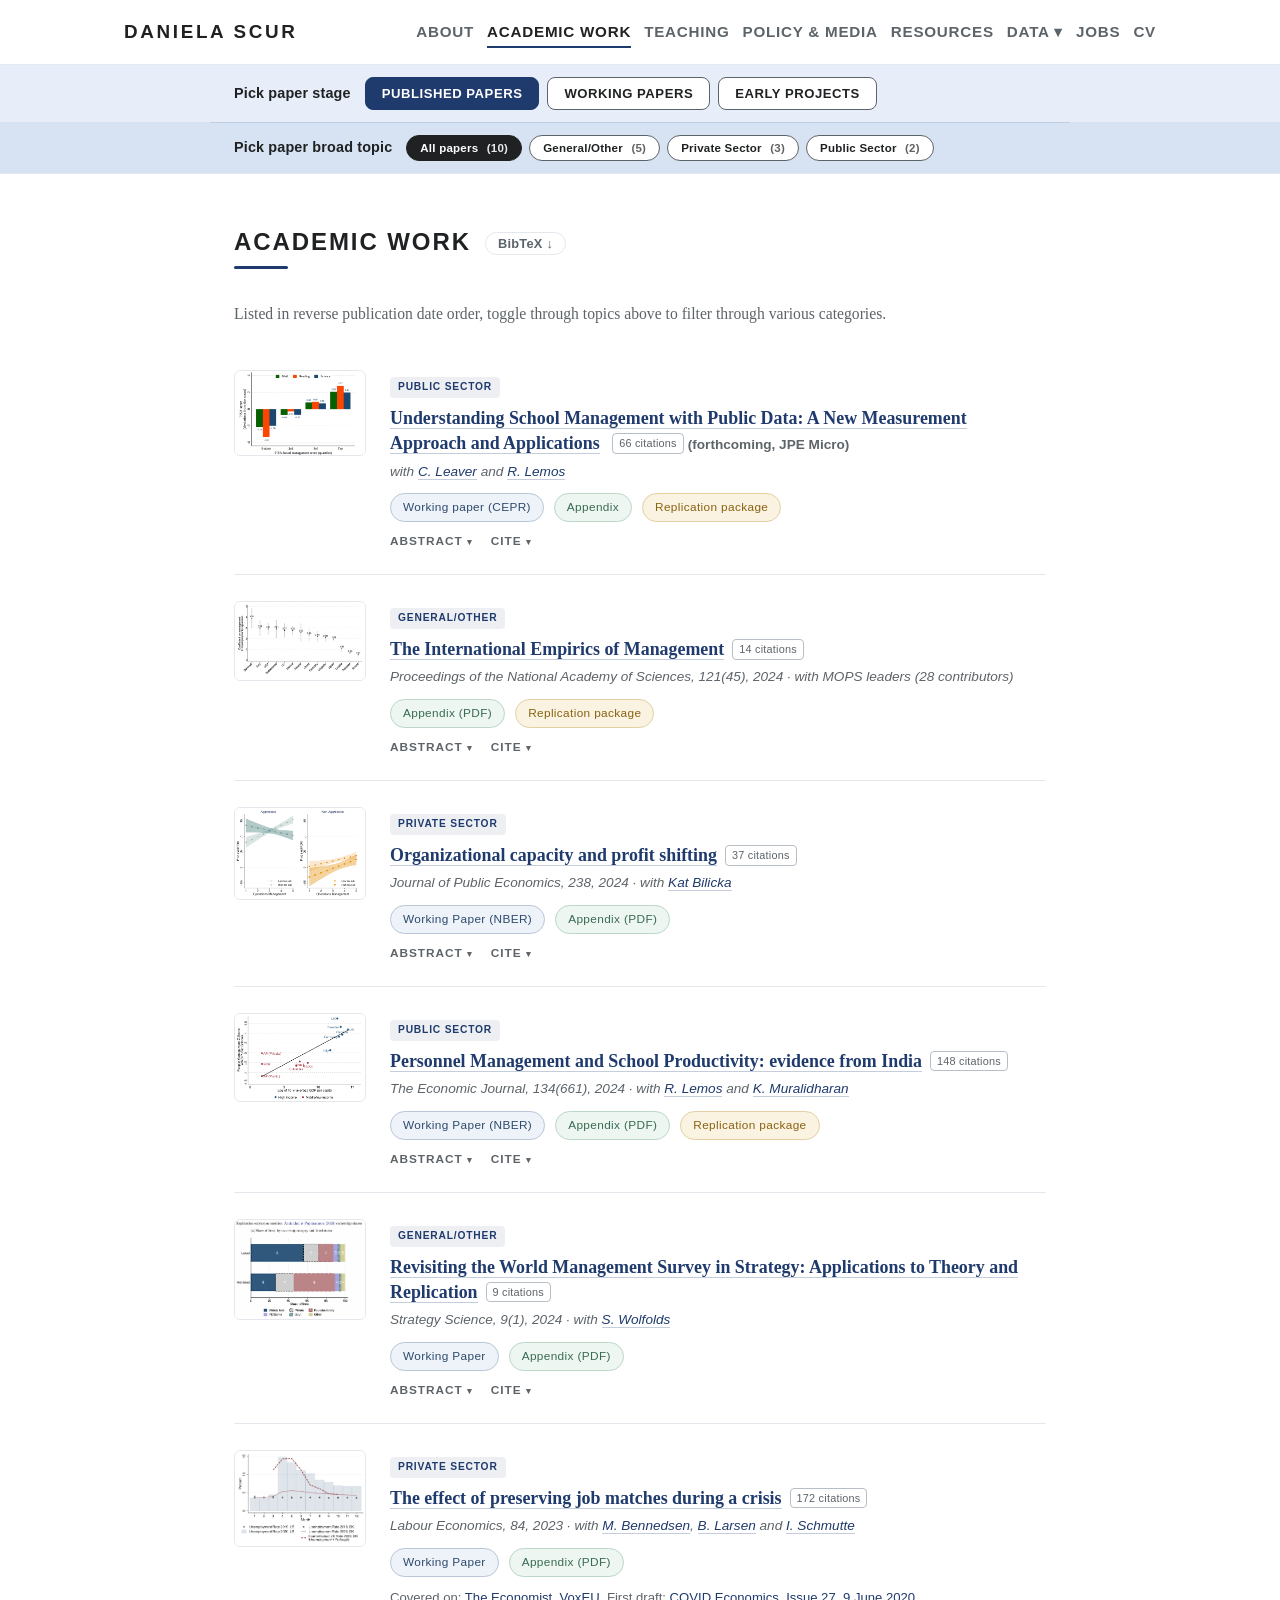
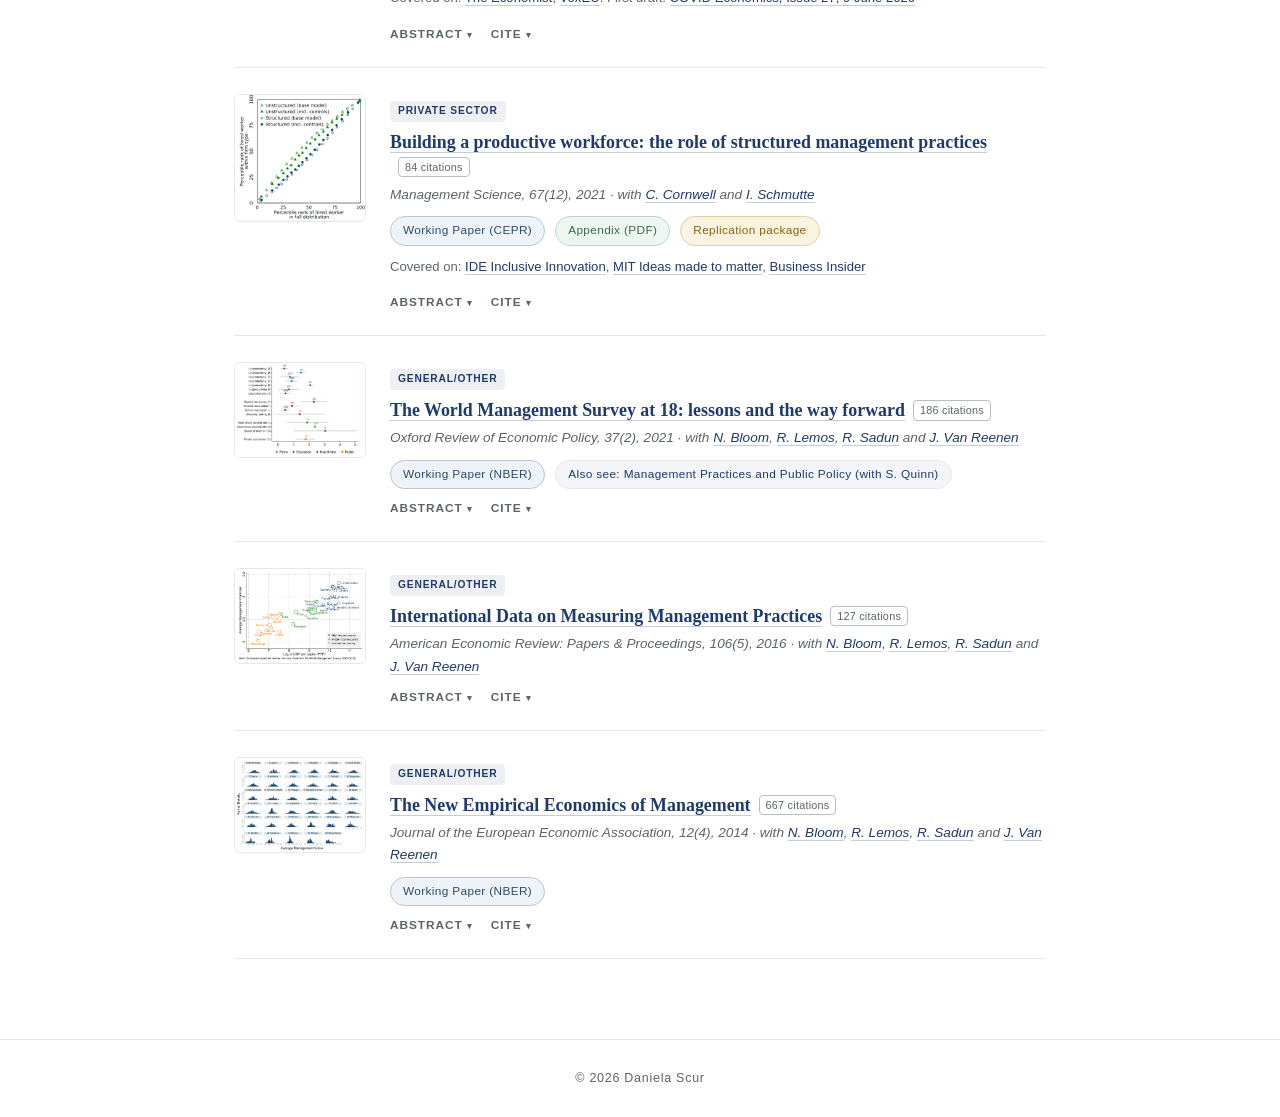
==== commit d345a743: "Move Everyone Is a Manager to working papers with links, abstract and citation; add JPE Micro replic" ====
--- a/academic-papers.html
+++ b/academic-papers.html
@@ -76,6 +76,7 @@
       <div class="links">
         <a href="uploads/2024/09/DP14069.pdf">Working paper (CEPR)</a>
         <a href="uploads/2019/06/leaver_lemos_scur_schoomgmt-onlineappendix.pdf">Appendix</a>
+        <a href="https://dataverse.harvard.edu/dataset.xhtml?persistentId=doi:10.7910/DVN/EKP7B3">Replication package</a>
       </div>
     </div>
   </article>
@@ -207,6 +208,20 @@
 
   <!-- ============================ WORKING ============================ -->
 
+  <article data-id="everyone-manager" class="entry paper no-thumb" data-section="working" data-topic="general">
+    <div>
+      <span class="topic-tag">General/Other</span>
+      <p class="entry-title"><a href="https://papers.ssrn.com/sol3/papers.cfm?abstract_id=7555308">Everyone Is a Manager: AI Use as an Act of Management</a> <span class="note">(preliminary draft; field experiment and lab pilot under way)</span></p>
+      <p class="entry-meta">with Ben Leyden (funded by Schmidt Sciences Foundation)</p>
+      <p class="research-q"><em>Using an AI tool moves the worker from doing a task to managing it — delegating and verifying. We ask how this shifts the skills that matter, who firms should hire, and how AI's productivity gains are distributed.</em></p>
+      <details class="abstract"><summary>Abstract</summary><p>When a knowledge worker is given an AI assistant, they stop executing tasks and start delegating them. Thus, we propose that the use of AI is an act of management, which helps explain the heterogeneity in returns to AI use observed across firms. We model the return to AI as moderated by two managerial abilities: direction (how well the worker specifies what they delegate) and verification (how reliably they catch the tool's errors). As AI becomes more reliable, the skill with the higher marginal return shifts from verification to direction. To the extent that use builds skill, workers develop their managerial abilities in the normal course of work, but as the tool improves, direction will continue to build while verification will not. As increasingly fewer tasks are worth checking, the skill collapses. Workers will reach that point sooner if they only bear part of the cost of their errors. In equilibrium, the strongest verifiers tend to sort into the jobs where collapse is most costly.</p></details>
+      <div class="links">
+        <a href="https://papers.ssrn.com/sol3/papers.cfm?abstract_id=7555308">Working paper (SSRN)</a>
+        <a href="https://cepr.org/publications/dp22002">Working paper (CEPR)</a>
+      </div>
+    </div>
+  </article>
+
   <article data-id="poaching" class="entry paper" data-section="working" data-topic="private">
     <img class="entry-thumb" src="uploads/2024/09/poaching-pdf.jpg" alt="">
     <div>
@@ -255,15 +270,6 @@
   </article>
 
   <!-- ============================ EARLY PROJECTS ============================ -->
-
-  <article class="entry paper no-thumb" data-section="early" data-topic="general">
-    <div>
-      <span class="topic-tag">General/Other</span>
-      <p class="entry-title">Everyone Is a Manager: AI Use as an Act of Management <span class="note">(preliminary draft; field experiment and lab pilot under way)</span></p>
-      <p class="entry-meta">with Ben Leyden (funded by Schmidt Sciences Foundation)</p>
-      <p class="research-q"><em>Using an AI tool moves the worker from doing a task to managing it — delegating and verifying. We ask how this shifts the skills that matter, who firms should hire, and how AI's productivity gains are distributed.</em></p>
-    </div>
-  </article>
 
   <article class="entry paper no-thumb" data-section="early" data-topic="public">
     <div>
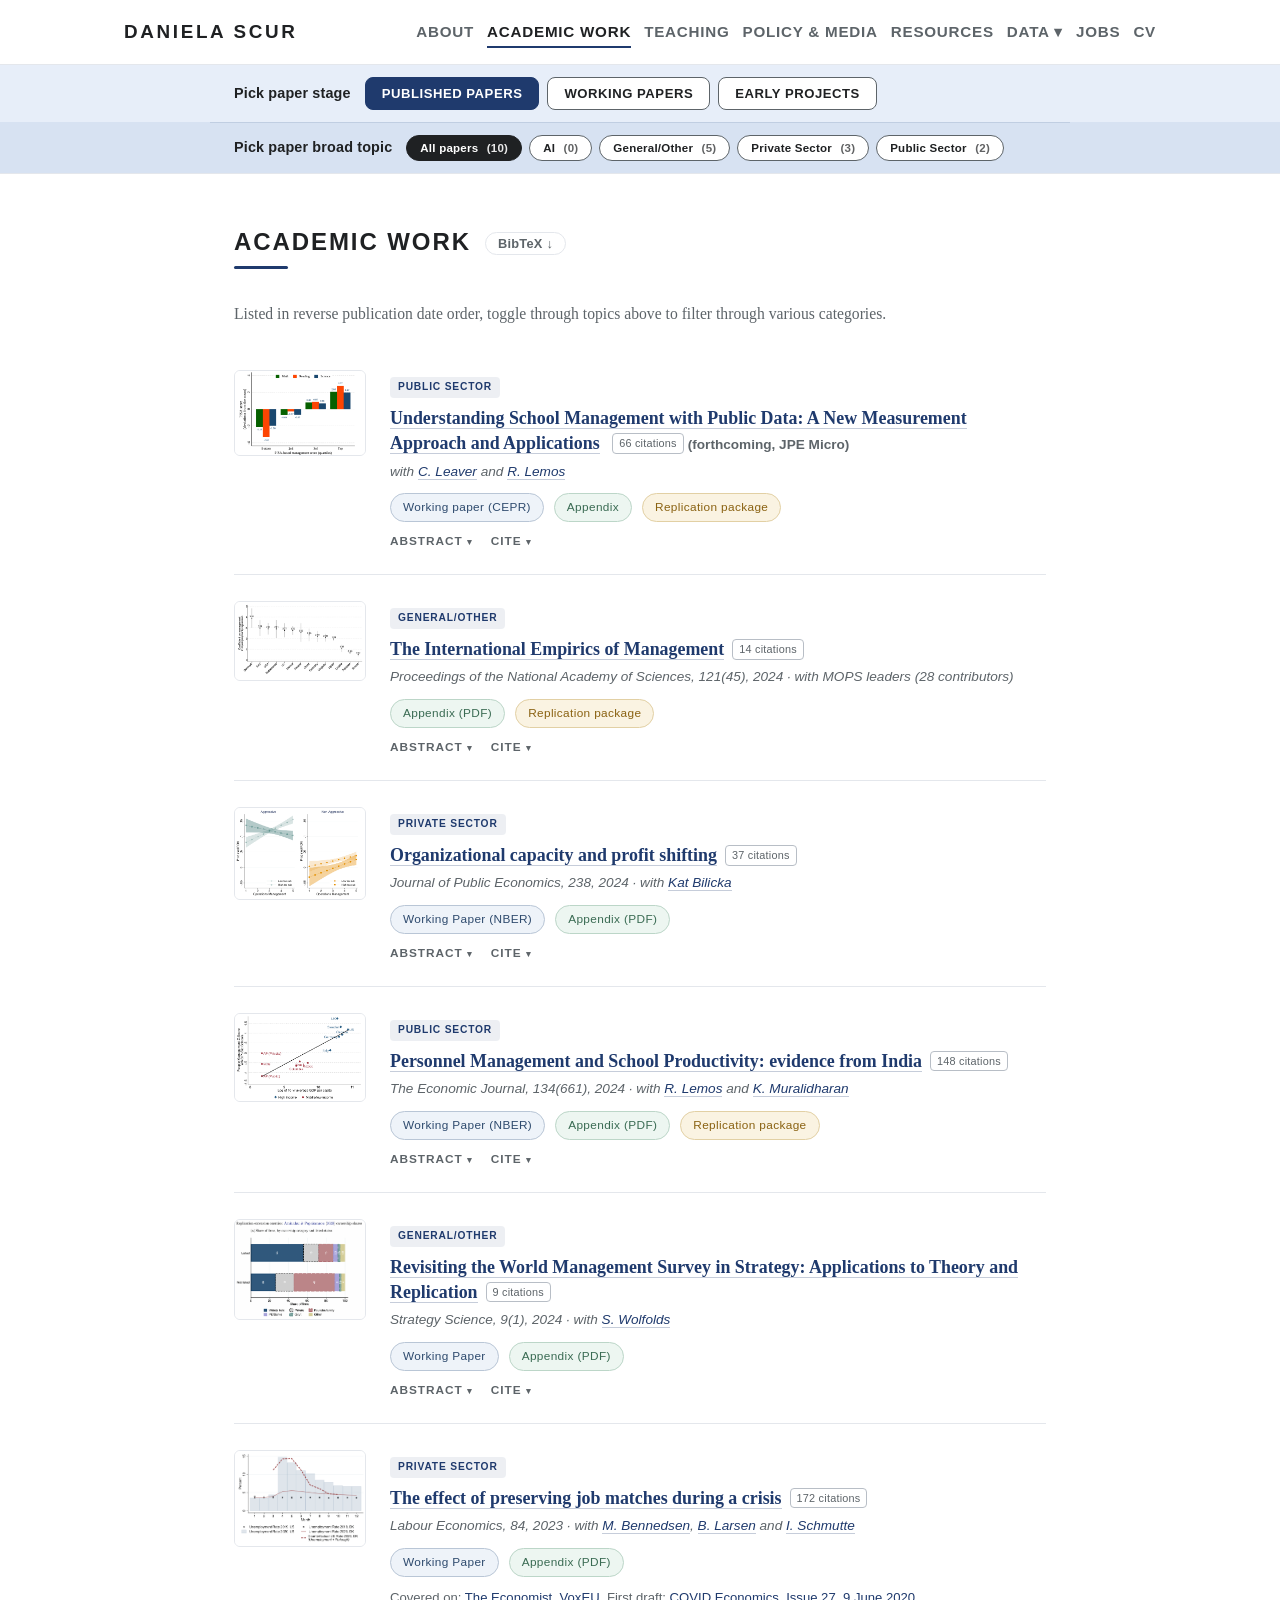
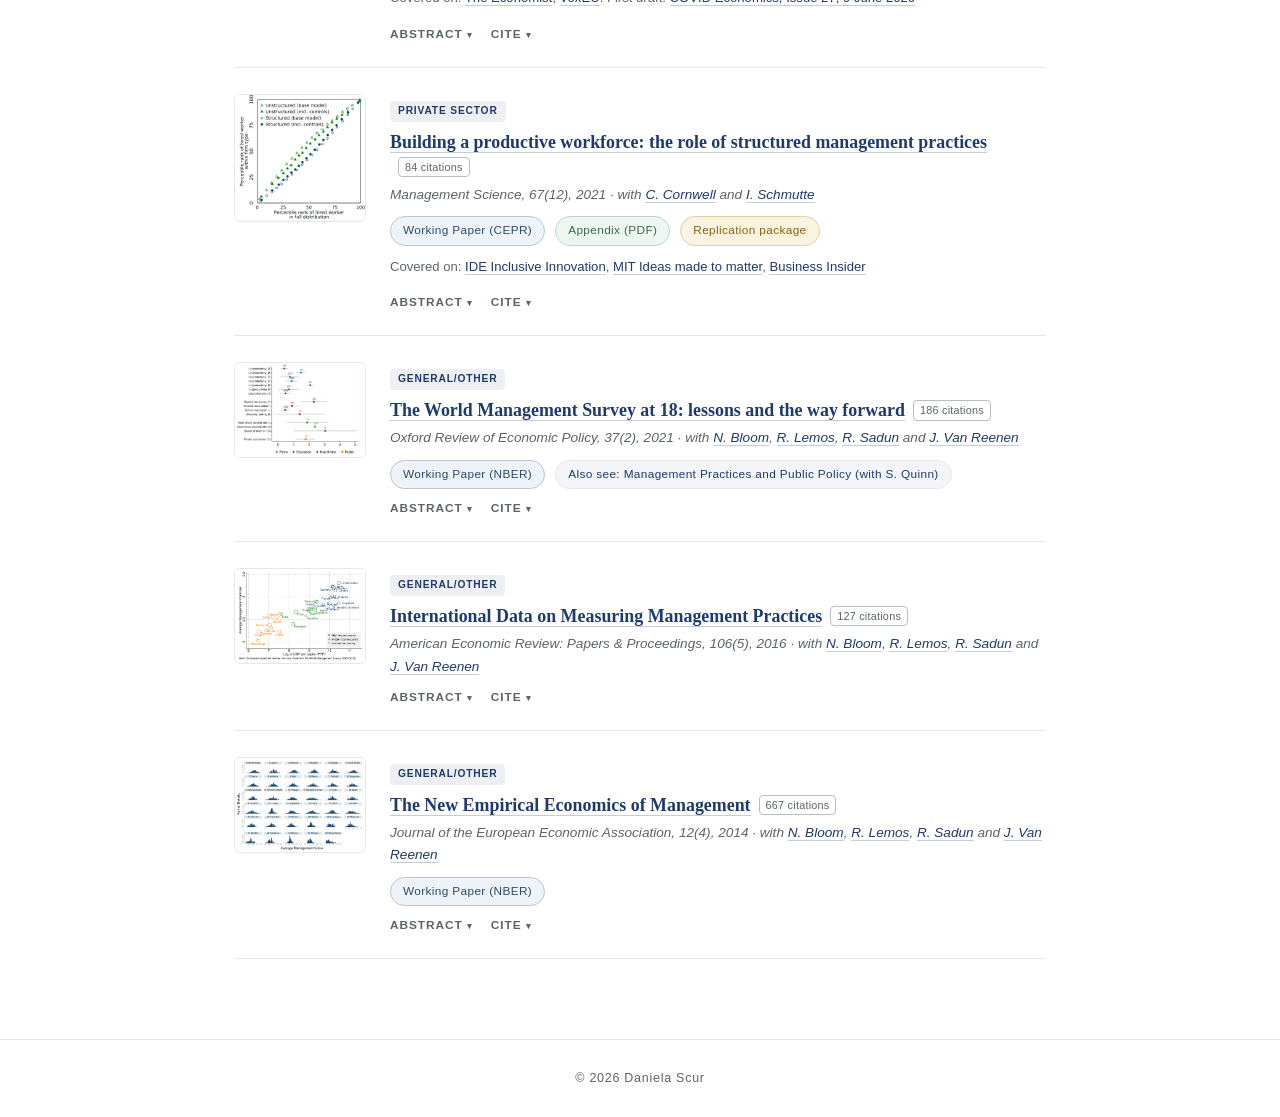
==== commit e998d5de: "Add AI topic filter and tag Everyone Is a Manager with it" ====
--- a/academic-papers.html
+++ b/academic-papers.html
@@ -48,6 +48,7 @@
       <span class="subnav-label">Pick paper broad topic</span>
       <div class="filters">
         <button class="filter active" data-topic="all">All papers <span class="count"></span></button>
+        <button class="filter" data-topic="ai">AI <span class="count"></span></button>
         <button class="filter" data-topic="general">General/Other <span class="count"></span></button>
         <button class="filter" data-topic="private">Private Sector <span class="count"></span></button>
         <button class="filter" data-topic="public">Public Sector <span class="count"></span></button>
@@ -70,12 +71,12 @@
     <img class="entry-thumb" src="uploads/2022/09/pisamgmt-2022.png" alt="">
     <div>
       <span class="topic-tag">Public Sector</span>
-      <p class="entry-title"><a href="uploads/2024/09/mgmtinschools-theoryandapps.pdf">Understanding School Management with Public Data: A New Measurement Approach and Applications</a> <span class="note">(forthcoming, JPE Micro)</span></p>
+      <p class="entry-title"><a href="uploads/2026/10/leaver_lemos_scur_oct2026.pdf">Understanding School Management with Public Data: A New Measurement Approach and Applications</a> <span class="note">(forthcoming, JPE Micro)</span></p>
       <p class="entry-meta">with <a href="https://www.bsg.ox.ac.uk/people/clare-leaver">C. Leaver</a> and <a href="http://www.renatalemos.com">R. Lemos</a></p>
       <details class="abstract"><summary>Abstract</summary><p>Why do students learn more in some schools than others? One consideration receiving growing attention is school management. To study this, researchers need to be able to measure school management accurately and cheaply at scale. We introduce a new approach to measuring management practices using existing public data and exemplify the methodology with OECD's PISA and Brazil's Prova Brasil. Both indices show a strong, positive relationship between management and learning. We highlight two example applications: an extension of the Ahktari et al (2022) analysis of political turnover and student learning, and an exploration of the mechanisms behind the key performance relationship.</p></details>
       <div class="links">
         <a href="uploads/2024/09/DP14069.pdf">Working paper (CEPR)</a>
-        <a href="uploads/2019/06/leaver_lemos_scur_schoomgmt-onlineappendix.pdf">Appendix</a>
+        <a href="uploads/2026/10/leaver_lemos_scur_online_appendix_oct2026.pdf">Appendix</a>
         <a href="https://dataverse.harvard.edu/dataset.xhtml?persistentId=doi:10.7910/DVN/EKP7B3">Replication package</a>
       </div>
     </div>
@@ -208,16 +209,18 @@
 
   <!-- ============================ WORKING ============================ -->
 
-  <article data-id="everyone-manager" class="entry paper no-thumb" data-section="working" data-topic="general">
-    <div>
-      <span class="topic-tag">General/Other</span>
-      <p class="entry-title"><a href="https://papers.ssrn.com/sol3/papers.cfm?abstract_id=7555308">Everyone Is a Manager: AI Use as an Act of Management</a> <span class="note">(preliminary draft; field experiment and lab pilot under way)</span></p>
-      <p class="entry-meta">with Ben Leyden (funded by Schmidt Sciences Foundation)</p>
+  <article data-id="everyone-manager" class="entry paper" data-section="working" data-topic="ai">
+    <img class="entry-thumb" src="uploads/2026/10/everyoneisamanager.png" alt="">
+    <div>
+      <span class="topic-tag">AI</span>
+      <p class="entry-title"><a href="https://papers.ssrn.com/sol3/papers.cfm?abstract_id=7555308">Everyone Is a Manager: AI Use as an Act of Management</a></p>
+      <p class="entry-meta">with <a href="https://www.benleyden.com">B. Leyden</a></p>
       <p class="research-q"><em>Using an AI tool moves the worker from doing a task to managing it — delegating and verifying. We ask how this shifts the skills that matter, who firms should hire, and how AI's productivity gains are distributed.</em></p>
       <details class="abstract"><summary>Abstract</summary><p>When a knowledge worker is given an AI assistant, they stop executing tasks and start delegating them. Thus, we propose that the use of AI is an act of management, which helps explain the heterogeneity in returns to AI use observed across firms. We model the return to AI as moderated by two managerial abilities: direction (how well the worker specifies what they delegate) and verification (how reliably they catch the tool's errors). As AI becomes more reliable, the skill with the higher marginal return shifts from verification to direction. To the extent that use builds skill, workers develop their managerial abilities in the normal course of work, but as the tool improves, direction will continue to build while verification will not. As increasingly fewer tasks are worth checking, the skill collapses. Workers will reach that point sooner if they only bear part of the cost of their errors. In equilibrium, the strongest verifiers tend to sort into the jobs where collapse is most costly.</p></details>
       <div class="links">
         <a href="https://papers.ssrn.com/sol3/papers.cfm?abstract_id=7555308">Working paper (SSRN)</a>
         <a href="https://cepr.org/publications/dp22002">Working paper (CEPR)</a>
+        <a href="https://claude.ai/artifact/NQDJfEZ2xM9gtqrm1DYYFp">Companion artifact</a>
       </div>
     </div>
   </article>
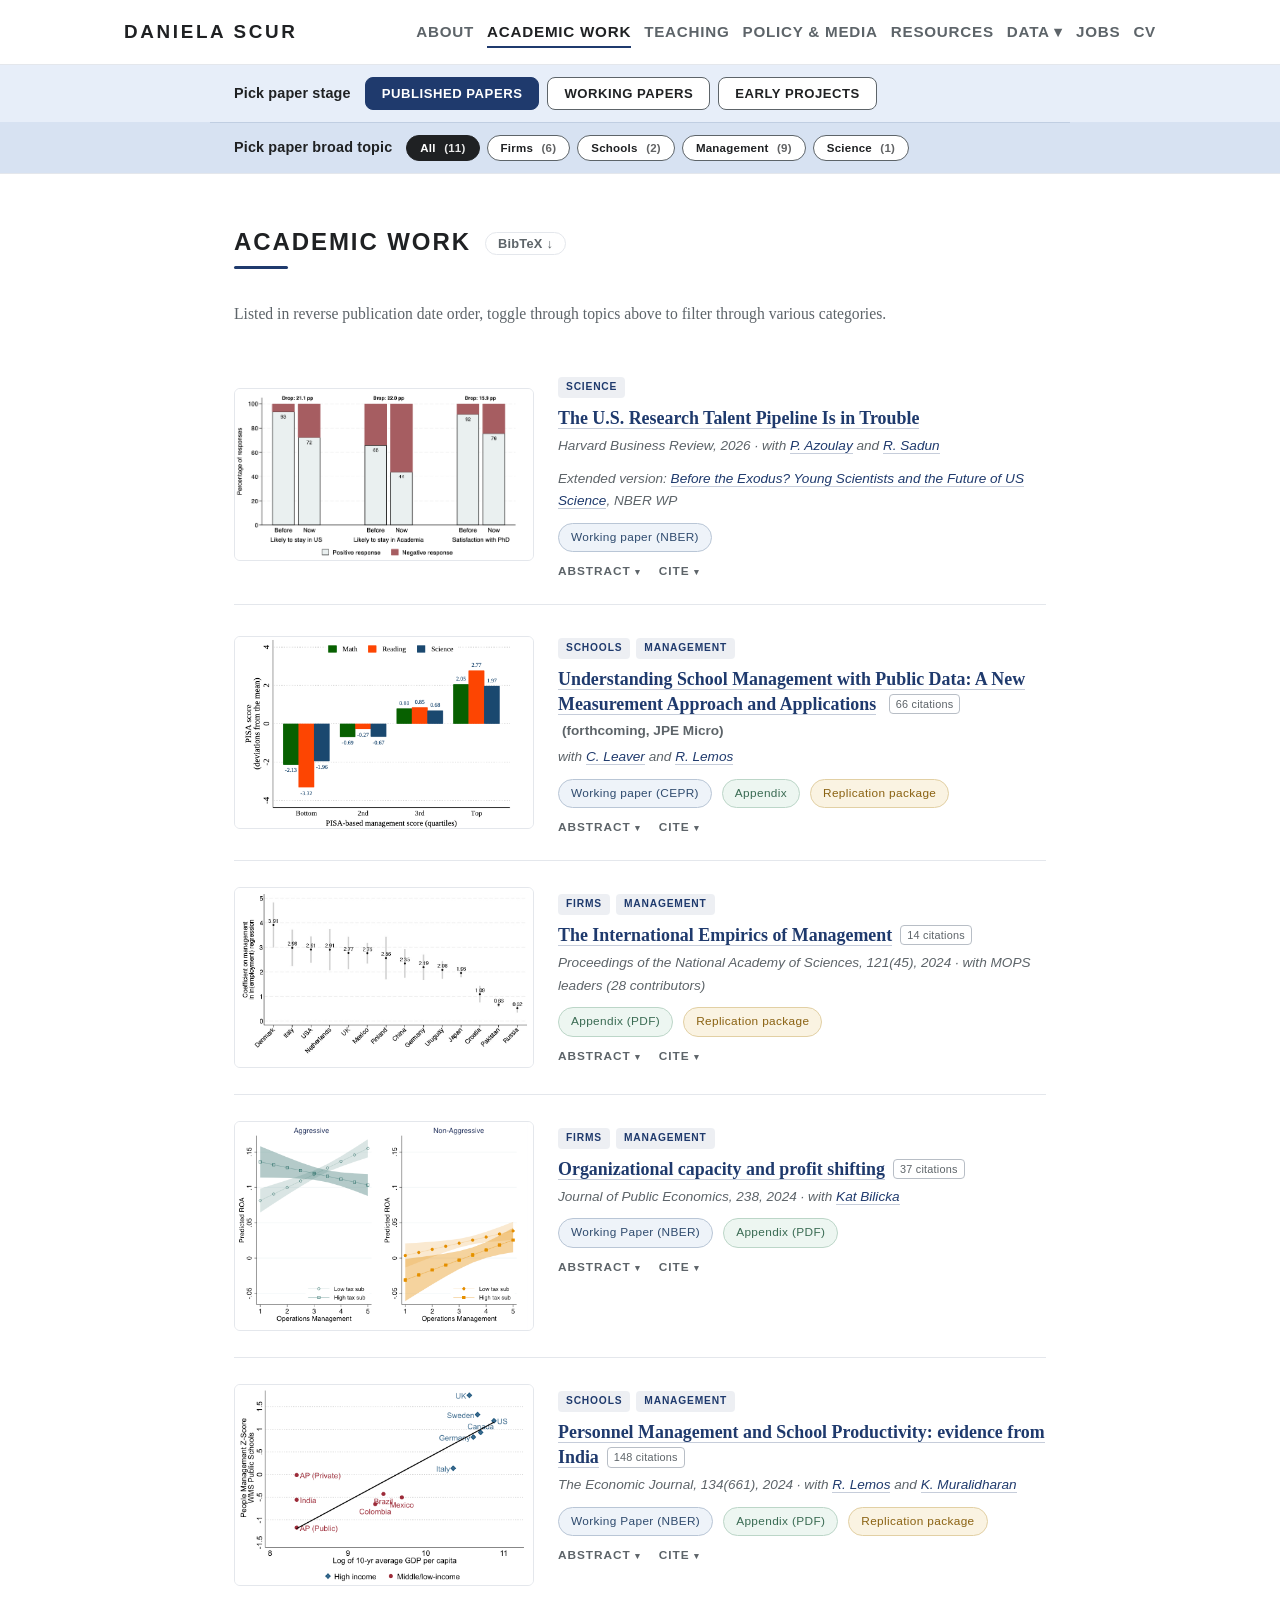
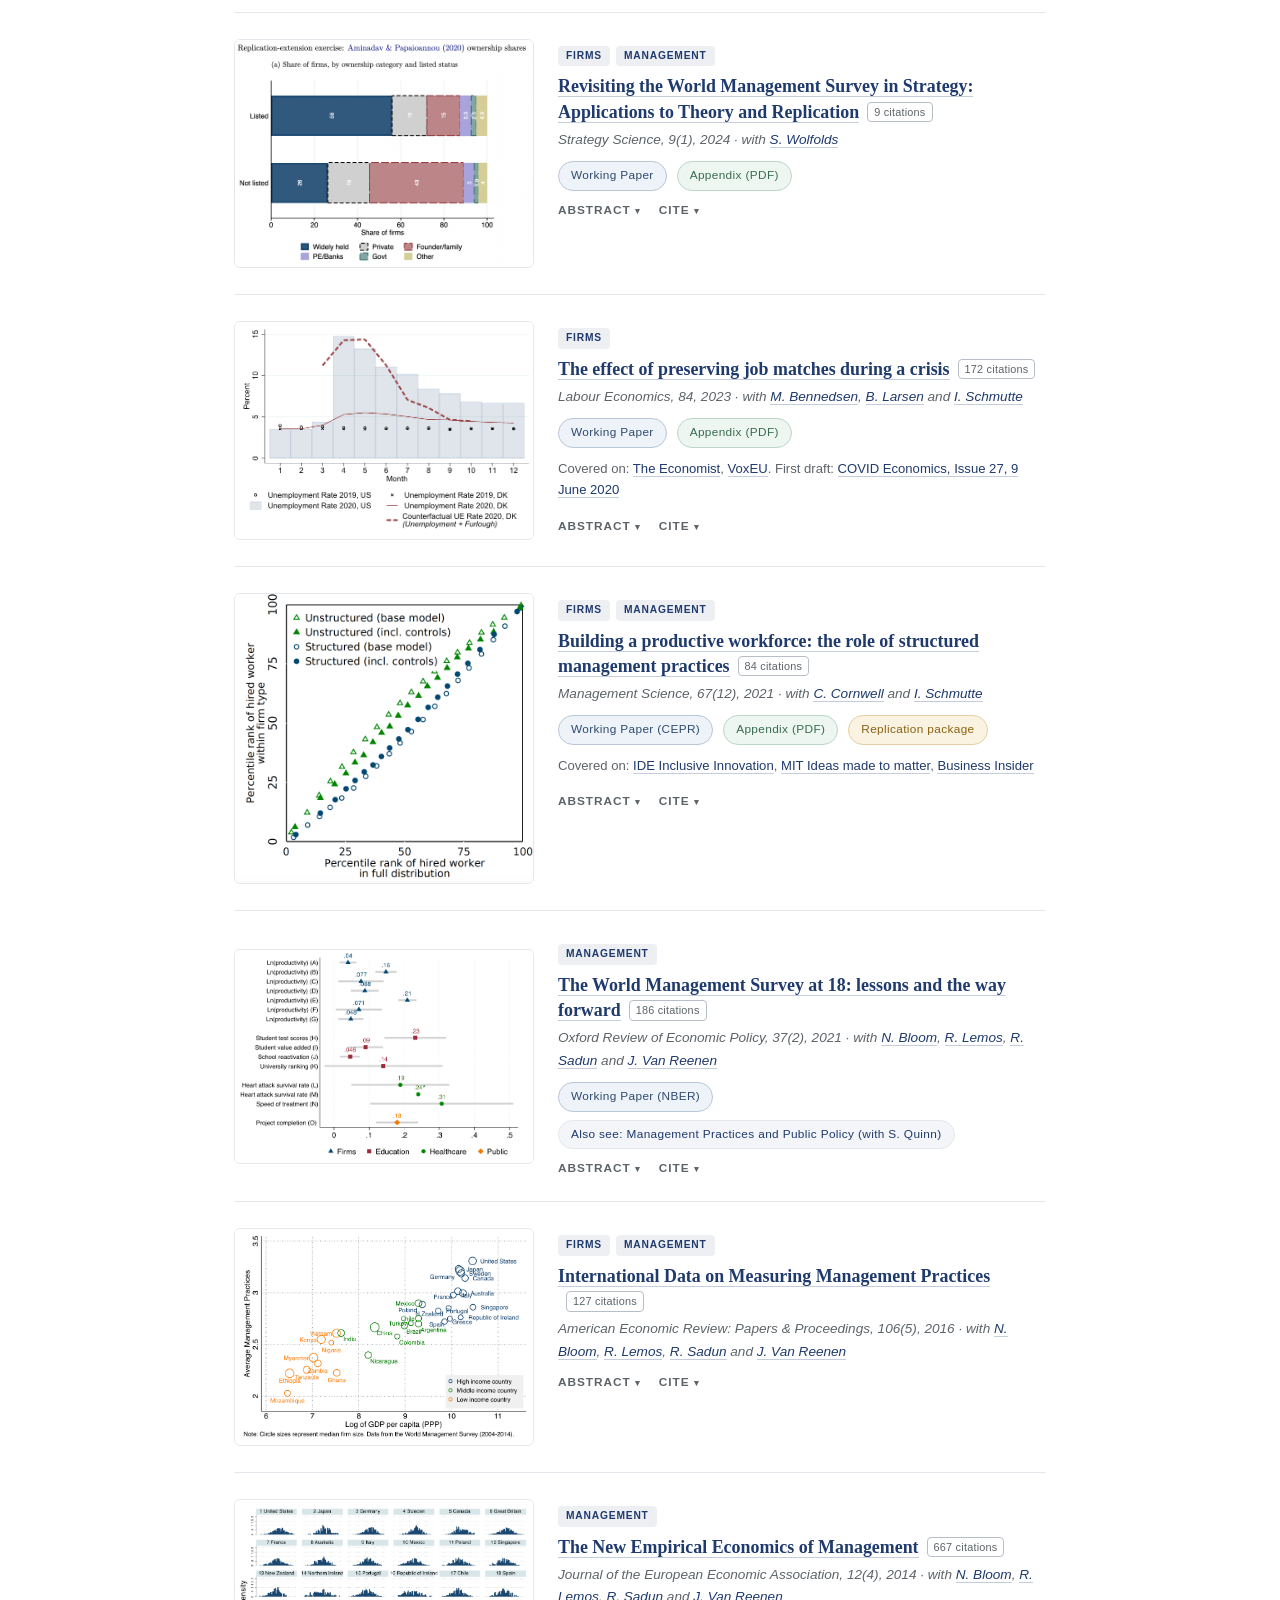
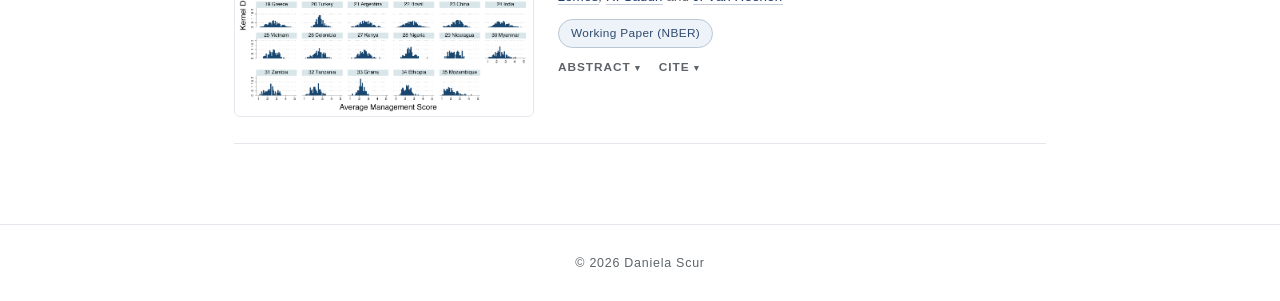
==== commit c52a9dd0: "Rework paper topics, add HBR talent pipeline article and AI coach project, enlarge and center figure" ====
--- a/academic-papers.html
+++ b/academic-papers.html
@@ -47,11 +47,14 @@
     <div class="subnav-inner filter-block">
       <span class="subnav-label">Pick paper broad topic</span>
       <div class="filters">
-        <button class="filter active" data-topic="all">All papers <span class="count"></span></button>
+        <button class="filter active" data-topic="all">All <span class="count"></span></button>
         <button class="filter" data-topic="ai">AI <span class="count"></span></button>
-        <button class="filter" data-topic="general">General/Other <span class="count"></span></button>
-        <button class="filter" data-topic="private">Private Sector <span class="count"></span></button>
-        <button class="filter" data-topic="public">Public Sector <span class="count"></span></button>
+        <button class="filter" data-topic="firms">Firms <span class="count"></span></button>
+        <button class="filter" data-topic="schools">Schools <span class="count"></span></button>
+        <button class="filter" data-topic="government">Government <span class="count"></span></button>
+        <button class="filter" data-topic="management">Management <span class="count"></span></button>
+        <button class="filter" data-topic="mental-health">Mental Health <span class="count"></span></button>
+        <button class="filter" data-topic="science">Science <span class="count"></span></button>
       </div>
     </div>
   </div>
@@ -67,10 +70,24 @@
 
   <!-- ============================ PUBLISHED ============================ -->
 
-  <article data-id="schools-public-data" class="entry paper" data-section="published" data-topic="public">
+  <article data-id="before-exodus" class="entry paper" data-section="published" data-topic="science">
+    <img class="entry-thumb" src="uploads/2026/10/beforetheexodus.png" alt="">
+    <div>
+      <span class="topic-tag">Science</span>
+      <p class="entry-title"><a href="https://hbr.org/2026/06/the-u-s-research-talent-pipeline-is-in-trouble">The U.S. Research Talent Pipeline Is in Trouble</a></p>
+      <p class="entry-meta"><span class="journal">Harvard Business Review</span>, 2026 &middot; with <a href="https://pierre-azoulay.github.io/">P. Azoulay</a> and <a href="http://www.hbs.edu/faculty/Pages/profile.aspx?facId=541712">R. Sadun</a></p>
+      <p class="entry-meta">Extended version: <a href="https://www.nber.org/papers/w35330">Before the Exodus? Young Scientists and the Future of US Science</a>, NBER WP</p>
+      <details class="abstract"><summary>Abstract</summary><p>Shortly after major policy changes to US science funding began in early 2025, we surveyed 916 young biomedical scientists – PhD students and postdoctoral researchers – about their career intentions and expectations. The results document a dramatic shift in sentiment. Barely half of respondents now say they are likely to remain in academia, down 22 percentage points from how they felt six months earlier. The fraction likely to stay in the United States fell by 21 percentage points. Even satisfaction with having pursued a PhD in science declined by 16 percentage points. These are not the complaints of established scientists defending their budgets, but rather the stated intentions of the next generation – the scientists who would, in ordinary times, become the principal investigators of the future.</p></details>
+      <div class="links">
+        <a href="https://www.nber.org/papers/w35330">Working paper (NBER)</a>
+      </div>
+    </div>
+  </article>
+
+  <article data-id="schools-public-data" class="entry paper" data-section="published" data-topic="schools management">
     <img class="entry-thumb" src="uploads/2022/09/pisamgmt-2022.png" alt="">
     <div>
-      <span class="topic-tag">Public Sector</span>
+      <span class="topic-tag">Schools</span><span class="topic-tag">Management</span>
       <p class="entry-title"><a href="uploads/2026/10/leaver_lemos_scur_oct2026.pdf">Understanding School Management with Public Data: A New Measurement Approach and Applications</a> <span class="note">(forthcoming, JPE Micro)</span></p>
       <p class="entry-meta">with <a href="https://www.bsg.ox.ac.uk/people/clare-leaver">C. Leaver</a> and <a href="http://www.renatalemos.com">R. Lemos</a></p>
       <details class="abstract"><summary>Abstract</summary><p>Why do students learn more in some schools than others? One consideration receiving growing attention is school management. To study this, researchers need to be able to measure school management accurately and cheaply at scale. We introduce a new approach to measuring management practices using existing public data and exemplify the methodology with OECD's PISA and Brazil's Prova Brasil. Both indices show a strong, positive relationship between management and learning. We highlight two example applications: an extension of the Ahktari et al (2022) analysis of political turnover and student learning, and an exploration of the mechanisms behind the key performance relationship.</p></details>
@@ -82,10 +99,10 @@
     </div>
   </article>
 
-  <article data-id="intl-empirics" class="entry paper" data-section="published" data-topic="general">
+  <article data-id="intl-empirics" class="entry paper" data-section="published" data-topic="firms management">
     <img class="entry-thumb" src="uploads/2024/11/fig3-pdf.jpg" alt="">
     <div>
-      <span class="topic-tag">General/Other</span>
+      <span class="topic-tag">Firms</span><span class="topic-tag">Management</span>
       <p class="entry-title"><a href="https://www.pnas.org/doi/10.1073/pnas.2412205121">The International Empirics of Management</a></p>
       <p class="entry-meta"><span class="journal">Proceedings of the National Academy of Sciences, 121(45)</span>, 2024 &middot; with MOPS leaders (28 contributors)</p>
       <details class="abstract"><summary>Abstract</summary><p>A country's national income broadly depends on the quantity and quality of workers and capital. But how well these factors are managed within and between firms may be a key determinant of a country's productivity and its GDP. Although social scientists have long studied the role of management practices in shaping business performance, their primary tool has been individual case studies. While useful for theory-building, such qualitative work is hard to scale and quantify. We present a large, scalable dataset measuring structured management practices at the business level across multiple countries. We measure practices related to performance monitoring, target-setting, and human resources. We document a set of key stylized facts, which we label "the international empirics of management". In all countries, firms with more structured practices tend to also have superior economic performance: they are larger in scale, are more profitable, have higher labor productivity and are more likely to export. This consistency was not obvious ex-ante, and being able to quantify these relationships is valuable. We also document significant variation in practices across and within countries, which is important in explaining differences in the wealth of nations. The positive relationship between firm size and structured management practices is stronger in countries with more open and free markets, suggesting that stronger competition may allow firms with more structured management practices to grow larger, thereby potentially raising aggregate national income.</p></details>
@@ -96,10 +113,10 @@
     </div>
   </article>
 
-  <article data-id="profit-shifting" class="entry paper" data-section="published" data-topic="private">
+  <article data-id="profit-shifting" class="entry paper" data-section="published" data-topic="firms management">
     <img class="entry-thumb" src="uploads/2021/08/agg_tax.png" alt="">
     <div>
-      <span class="topic-tag">Private Sector</span>
+      <span class="topic-tag">Firms</span><span class="topic-tag">Management</span>
       <p class="entry-title"><a href="https://www.sciencedirect.com/science/article/pii/S0047272724001154?dgcid=coauthor">Organizational capacity and profit shifting</a></p>
       <p class="entry-meta"><span class="journal">Journal of Public Economics, 238</span>, 2024 &middot; with <a href="https://katarzynahabu.weebly.com/">Kat Bilicka</a></p>
       <details class="abstract"><summary>Abstract</summary><p>Good organizational capacity drives productivity and <em>potential</em> taxable profits, but may also enable multinationals (MNEs) to more efficiently re-allocate profits across tax jurisdictions, lowering <em>actual</em> taxable profits. We show that MNE subsidiaries with better organizational capacity report significantly lower profits and have a higher incidence of bunching around zero reported profitability in high-tax countries. This pattern is not present in low-tax countries. Further, responsiveness to corporate tax rate changes in terms of profit reporting is driven by firms with good organizational capacity. We show our results are consistent with profit-shifting behavior and rule out key alternative channels.</p></details>
@@ -110,10 +127,10 @@
     </div>
   </article>
 
-  <article data-id="personnel-india" class="entry paper" data-section="published" data-topic="public">
+  <article data-id="personnel-india" class="entry paper" data-section="published" data-topic="schools management">
     <img class="entry-thumb" src="uploads/2021/01/pplmgmt_india.png" alt="">
     <div>
-      <span class="topic-tag">Public Sector</span>
+      <span class="topic-tag">Schools</span><span class="topic-tag">Management</span>
       <p class="entry-title"><a href="https://academic.oup.com/ej/article-abstract/134/661/2071/7657887">Personnel Management and School Productivity: evidence from India</a></p>
       <p class="entry-meta"><span class="journal">The Economic Journal, 134(661)</span>, 2024 &middot; with <a href="http://www.renatalemos.com">R. Lemos</a> and <a href="http://econweb.ucsd.edu/~kamurali/">K. Muralidharan</a></p>
       <details class="abstract"><summary>Abstract</summary><p>This paper uses new data to study school management and productivity in India. We report five main results. First, management quality in public schools is low, and ~2 standard deviations below high-income countries with comparable data. Second, private schools have higher management quality, driven by much stronger people management. Third, people management quality is correlated with independent measures of teaching practice, as well as school productivity measured by student value added. Fourth, better-managed schools have lower variation in within-school teacher effectiveness and higher levels of minimum teacher effectiveness. Fifth, consistent with better people management, teacher pay in private schools is positively correlated with teacher effectiveness, whereas we find no such correlation in public schools.</p></details>
@@ -125,10 +142,10 @@
     </div>
   </article>
 
-  <article data-id="wms-strategy" class="entry paper" data-section="published" data-topic="general">
+  <article data-id="wms-strategy" class="entry paper" data-section="published" data-topic="firms management">
     <img class="entry-thumb" src="uploads/2022/12/replication-stratsci.png" alt="">
     <div>
-      <span class="topic-tag">General/Other</span>
+      <span class="topic-tag">Firms</span><span class="topic-tag">Management</span>
       <p class="entry-title"><a href="https://doi.org/10.1287/stsc.2022.0006">Revisiting the World Management Survey in Strategy: Applications to Theory and Replication</a></p>
       <p class="entry-meta"><span class="journal">Strategy Science, 9(1)</span>, 2024 &middot; with <a href="https://www.sarahwolfolds.com/">S. Wolfolds</a></p>
       <details class="abstract"><summary>Abstract</summary><p>The academic field of strategy has a strong history of developing theories and frameworks to explain real-world phenomena, but a relatively younger empirical literature testing these theories. Partly due to the nature of questions in strategic management, scholars have often relied on collecting their own data or using specialized, and often expensive, proprietary data. This limits the possibility of replication exercises, which are a key step to refining and reinforcing the theories that are most supported in practice. To support this effort, we revisit the World Management Survey (WMS): a cross-country, cross-industry survey dataset with over 20,000 observations at the establishment-level that is collected through a rigorous and well-documented process and made free and accessible to researchers. While it is well-cited in the strategy literature, we propose it is underused and better exposure to this data's offerings has the potential to add significant value to the field.</p></details>
@@ -139,10 +156,10 @@
     </div>
   </article>
 
-  <article data-id="job-matches" class="entry paper" data-section="published" data-topic="private">
+  <article data-id="job-matches" class="entry paper" data-section="published" data-topic="firms">
     <img class="entry-thumb" src="uploads/2021/07/covid-dk.png" alt="">
     <div>
-      <span class="topic-tag">Private Sector</span>
+      <span class="topic-tag">Firms</span>
       <p class="entry-title"><a href="https://doi.org/10.1016/j.labeco.2023.102406">The effect of preserving job matches during a crisis</a></p>
       <p class="entry-meta"><span class="journal">Labour Economics, 84</span>, 2023 &middot; with <a href="https://www.insead.edu/faculty-research/faculty/morten-bennedsen">M. Bennedsen</a>, <a href="https://www.cbs.dk/en/research/departments-and-centres/department-of-economics/staff/bleco">B. Larsen</a> and <a href="https://ianschmutte.org/">I. Schmutte</a></p>
       <details class="abstract"><summary>Abstract</summary><p>It is generally difficult to measure the importance of preserving worker-firm relationships, particularly for low-wage jobs that involve general skills. The COVID-19 pandemic led to the sudden and seemingly temporary disruption of millions of otherwise productive employment relationships around the world. Using novel administrative and survey data from Denmark, we study a policy where firms paid up to 25% of wages to furlough instead of firing workers. We find that aid-taking firms furloughed about 24pp more workers, a large share of whom would have otherwise been laid off, and this had a positive impact on subsequent firm survival, employment growth and sales. Further, we find firms derive value from maintaining ties to low-wage and blue collar workers and that preserving those matches is beneficial to firms, suggesting policies that preserve job matches may help speed-up recovery.</p></details>
@@ -154,10 +171,10 @@
     </div>
   </article>
 
-  <article data-id="productive-workforce" class="entry paper" data-section="published" data-topic="private">
+  <article data-id="productive-workforce" class="entry paper" data-section="published" data-topic="firms management">
     <img class="entry-thumb" src="uploads/2020/12/CSS_mgrs.png" alt="">
     <div>
-      <span class="topic-tag">Private Sector</span>
+      <span class="topic-tag">Firms</span><span class="topic-tag">Management</span>
       <p class="entry-title"><a href="https://pubsonline.informs.org/doi/10.1287/mnsc.2021.3960">Building a productive workforce: the role of structured management practices</a></p>
       <p class="entry-meta"><span class="journal">Management Science, 67(12)</span>, 2021 &middot; with <a href="http://www.terry.uga.edu/directory/profile/cornwl/">C. Cornwell</a> and <a href="http://www.terry.uga.edu/directory/profile/schmutte/">I. Schmutte</a></p>
       <details class="abstract"><summary>Abstract</summary><p>In an influential study, Bender et al (2018) document consistent relationships between management practices, productivity, and workforce composition using administrative data from German firms matched to ratings of their practices from the World Management Survey. We replicate and extend their analysis using comparable data from Brazil. The main conclusions from their study are supported in ours, strengthening the view that more structured practices affect organizational performance through workforce selection across different institutional settings. However, we find more structured management practices are linked to greater wage inequality in Brazil, relative to greater wage compression in Germany, suggesting that some of the consequences of adopting structured practices are tied to the local context.</p></details>
@@ -170,10 +187,10 @@
     </div>
   </article>
 
-  <article data-id="wms-at-18" class="entry paper" data-section="published" data-topic="general">
+  <article data-id="wms-at-18" class="entry paper" data-section="published" data-topic="management">
     <img class="entry-thumb" src="uploads/2020/12/oxrep_summary.png" alt="">
     <div>
-      <span class="topic-tag">General/Other</span>
+      <span class="topic-tag">Management</span>
       <p class="entry-title"><a href="https://academic.oup.com/oxrep/article/37/2/231/6311333">The World Management Survey at 18: lessons and the way forward</a></p>
       <p class="entry-meta"><span class="journal">Oxford Review of Economic Policy, 37(2)</span>, 2021 &middot; with <a href="https://people.stanford.edu/nbloom/">N. Bloom</a>, <a href="http://www.renatalemos.com">R. Lemos</a>, <a href="http://www.hbs.edu/faculty/Pages/profile.aspx?facId=541712">R. Sadun</a> and <a href="http://mitsloan.mit.edu/faculty-and-research/faculty-directory/detail/?id=140778">J. Van Reenen</a></p>
       <details class="abstract"><summary>Abstract</summary><p>Understanding how differences in management "best practices'' affect organizational outcomes has been a focus of both theoretical and empirical work in the fields of management, sociology, economics and public policy. The World Management Survey (WMS) project was born almost two decades ago with the main goal of developing a new systematic measure of management practices being used in organisations. The WMS has contributed to a body of knowledge around how managerial structures, not just managerial talent, relates to organizational performance. Over 18 years of research, a set of consistent patterns have emerged and spurred new questions. We will present a brief overview of what we have learned in terms of measuring and understanding management practices and condense the implications of these findings for policy. We end with an outline of what we see as the path forward for both research and policy implications of this research programme.</p></details>
@@ -184,20 +201,20 @@
     </div>
   </article>
 
-  <article data-id="intl-data-aer" class="entry paper" data-section="published" data-topic="general">
+  <article data-id="intl-data-aer" class="entry paper" data-section="published" data-topic="firms management">
     <img class="entry-thumb" src="uploads/2019/05/Screen-Shot-2019-05-02-at-1.46.54-PM.png" alt="">
     <div>
-      <span class="topic-tag">General/Other</span>
+      <span class="topic-tag">Firms</span><span class="topic-tag">Management</span>
       <p class="entry-title"><a href="https://www.aeaweb.org/articles?id=10.1257/aer.p20161058">International Data on Measuring Management Practices</a></p>
       <p class="entry-meta"><span class="journal">American Economic Review: Papers &amp; Proceedings, 106(5)</span>, 2016 &middot; with <a href="https://people.stanford.edu/nbloom/">N. Bloom</a>, <a href="http://www.renatalemos.com">R. Lemos</a>, <a href="http://www.hbs.edu/faculty/Pages/profile.aspx?facId=541712">R. Sadun</a> and <a href="http://mitsloan.mit.edu/faculty-and-research/faculty-directory/detail/?id=140778">J. Van Reenen</a></p>
       <details class="abstract"><summary>Abstract</summary><p>Rapid advances in computer power and increased openness of national statistical agencies have led to unprecedented availability of large datasets. Consider three types of firm datasets. First, governments collect administrative data on firms: information on jobs, investment and output has long been collected to calculate national, industrial and regional statistics. Second, there has been an explosion of Big Data — various forms of data typically created for business purposes. Products like ORBIS contain over 50 million firms from almost every country in the world and can be used to address many questions. Another example is Compustat, which contains extensive data for about 6,000 listed US firms but excludes the other 99% of private firms. We focus on a third type of international firm data, which is collected from surveys. In an age of rich administrative and Big Data why bother with such surveys?</p></details>
     </div>
   </article>
 
-  <article data-id="new-empirical" class="entry paper" data-section="published" data-topic="general">
+  <article data-id="new-empirical" class="entry paper" data-section="published" data-topic="management">
     <img class="entry-thumb" src="uploads/2019/05/Screen-Shot-2019-05-02-at-1.51.04-PM.png" alt="">
     <div>
-      <span class="topic-tag">General/Other</span>
+      <span class="topic-tag">Management</span>
       <p class="entry-title"><a href="http://onlinelibrary.wiley.com/doi/10.1111/jeea.12094/abstract">The New Empirical Economics of Management</a></p>
       <p class="entry-meta"><span class="journal">Journal of the European Economic Association, 12(4)</span>, 2014 &middot; with <a href="https://people.stanford.edu/nbloom/">N. Bloom</a>, <a href="http://www.renatalemos.com">R. Lemos</a>, <a href="http://www.hbs.edu/faculty/Pages/profile.aspx?facId=541712">R. Sadun</a> and <a href="http://mitsloan.mit.edu/faculty-and-research/faculty-directory/detail/?id=140778">J. Van Reenen</a></p>
       <details class="abstract"><summary>Abstract</summary><p>Over the last decade the World Management Survey (WMS) has collected firm-level management practices data across multiple sectors and countries. We developed the survey to try to explain the large and persistent total factor productivity (TFP) differences across firms and countries. This review paper discusses what has been learned empirically and theoretically from the WMS and other recent work on management practices. Our preliminary results suggest that about a quarter of cross-country and within-country TFP gaps can be accounted for by management practices. Management seems to matter both qualitatively and quantitatively for performance at the level of the firm and the nation. Competition, governance, human capital, and informational frictions help account for the variation in management. We make some suggestions for both policy and future research.</p></details>
@@ -209,13 +226,12 @@
 
   <!-- ============================ WORKING ============================ -->
 
-  <article data-id="everyone-manager" class="entry paper" data-section="working" data-topic="ai">
+  <article data-id="everyone-manager" class="entry paper" data-section="working" data-topic="ai management">
     <img class="entry-thumb" src="uploads/2026/10/everyoneisamanager.png" alt="">
     <div>
-      <span class="topic-tag">AI</span>
+      <span class="topic-tag">AI</span><span class="topic-tag">Management</span>
       <p class="entry-title"><a href="https://papers.ssrn.com/sol3/papers.cfm?abstract_id=7555308">Everyone Is a Manager: AI Use as an Act of Management</a></p>
       <p class="entry-meta">with <a href="https://www.benleyden.com">B. Leyden</a></p>
-      <p class="research-q"><em>Using an AI tool moves the worker from doing a task to managing it — delegating and verifying. We ask how this shifts the skills that matter, who firms should hire, and how AI's productivity gains are distributed.</em></p>
       <details class="abstract"><summary>Abstract</summary><p>When a knowledge worker is given an AI assistant, they stop executing tasks and start delegating them. Thus, we propose that the use of AI is an act of management, which helps explain the heterogeneity in returns to AI use observed across firms. We model the return to AI as moderated by two managerial abilities: direction (how well the worker specifies what they delegate) and verification (how reliably they catch the tool's errors). As AI becomes more reliable, the skill with the higher marginal return shifts from verification to direction. To the extent that use builds skill, workers develop their managerial abilities in the normal course of work, but as the tool improves, direction will continue to build while verification will not. As increasingly fewer tasks are worth checking, the skill collapses. Workers will reach that point sooner if they only bear part of the cost of their errors. In equilibrium, the strongest verifiers tend to sort into the jobs where collapse is most costly.</p></details>
       <div class="links">
         <a href="https://papers.ssrn.com/sol3/papers.cfm?abstract_id=7555308">Working paper (SSRN)</a>
@@ -225,10 +241,10 @@
     </div>
   </article>
 
-  <article data-id="poaching" class="entry paper" data-section="working" data-topic="private">
-    <img class="entry-thumb" src="uploads/2024/09/poaching-pdf.jpg" alt="">
-    <div>
-      <span class="topic-tag">Private Sector</span>
+  <article data-id="poaching" class="entry paper" data-section="working" data-topic="firms">
+    <img class="entry-thumb" src="uploads/2026/10/poaching.png" alt="">
+    <div>
+      <span class="topic-tag">Firms</span>
       <p class="entry-title"><a href="uploads/2026/04/manuscript_jungbauer_scur_dalri_chen_poaching.pdf">Poaching, Raids, and Managerial Compensation</a> <span class="note">(submitted)</span></p>
       <p class="entry-meta">with <a href="https://sites.google.com/view/yichenecon/">Y. Chen</a>, <a href="https://www.fabianodalri.com/">F. Dal Ri</a> and <a href="https://thomas-jungbauer.com/">T. Jungbauer</a></p>
       <details class="abstract"><summary>Abstract</summary><p>This paper presents a model of employee poaching with asymmetric employer learning. Firms poach managers not only due to their track record but also for their personnel-specific information about workers. In equilibrium, more productive firms poach managers, whose compensation increases in the quality of their information about workers. While poaching reassigns more able workers to more productive firms, efficiency does not obtain due to information frictions. Drawing on the universe of contracts in Brazil's formal labor market, we test implications of our model and show they are consistent with manager and worker movements and their compensation histories.</p></details>
@@ -238,10 +254,10 @@
     </div>
   </article>
 
-  <article data-id="ties-that-bind" class="entry paper" data-section="working" data-topic="private">
+  <article data-id="ties-that-bind" class="entry paper" data-section="working" data-topic="firms management">
     <img class="entry-thumb" src="uploads/2019/11/Screen-Shot-2019-11-03-at-12.41.02-PM.png" alt="">
     <div>
-      <span class="topic-tag">Private Sector</span>
+      <span class="topic-tag">Firms</span><span class="topic-tag">Management</span>
       <p class="entry-title"><a href="uploads/2019/01/the-ties-that-bind-lemos-and-scur.pdf">The ties that bind: implicit contracts and the adoption of management technology in the firm</a></p>
       <p class="entry-meta">with <a href="http://www.renatalemos.com">R. Lemos</a> and <a href="http://www.simonrquinn.com/">S. Quinn</a> <span class="note">(draft circulating)</span></p>
       <details class="abstract"><summary>Abstract</summary><p>We investigate how implicit contracts between firm managers and employees are linked to the adoption of productivity-enhancing organizational practices. We collect new data on ownership successions and show the first causal evidence that maintaining family control leads to lower adoption of managerial best practices. We use gender composition of the outgoing CEO's children as identifying variation at the succession point. We explore firm "reputation costs" as a novel mechanism constraining investment in management, and build a new proxy using data on eponymy — firms named after the family name. We find suggestive evidence that implicit contracts matter for management adoption.</p></details>
@@ -252,20 +268,20 @@
     </div>
   </article>
 
-  <article class="entry paper" data-section="working" data-topic="private">
+  <article class="entry paper" data-section="working" data-topic="firms mental-health">
     <img class="entry-thumb" src="uploads/2024/09/lnadv_evt_q_mf-pdf.jpg" alt="">
     <div>
-      <span class="topic-tag">Private Sector</span>
+      <span class="topic-tag">Firms</span><span class="topic-tag">Mental Health</span>
       <p class="entry-title">Pay Transparency and Mental Health <span class="note">(preparing for submission)</span></p>
       <p class="entry-meta">with <a href="https://www.mortenbennedsen.com/">M. Bennedsen</a>, <a href="https://www.kenan-flagler.unc.edu/faculty/directory/elena-simintzi/">E. Simintzi</a>, <a href="http://tsoutsoura.com/">M. Tsoutsoura</a> and <a href="https://www8.gsb.columbia.edu/cbs-directory/detail/dw2382">D. Wolfenzon</a></p>
       <details class="abstract"><summary>Abstract</summary><p>This paper explores the impact of pay transparency on worker well-being. We exploit a pay transparency legislation in Denmark that requires firms with more than 35 employees to disclose pay information by gender. Using detailed employee and mental health prescription administrative data, we use two empirical strategies, Difference-in-Differences and Regression Discontinuity Design. Our results suggest that the legislation led to a short-run decline in the relative growth rate of anti-depressant use for women in affected firms. We consider two competing mechanisms behind this result: the potentially negative impact of horizontal (peer) comparisons and the potentially positive impact of organizational changes leading to the reduction of pay disparity. Taken together, our results are not consistent with a horizontal wage comparison mechanism and the evidence points to the second mechanism being the dominant force.</p></details>
     </div>
   </article>
 
-  <article class="entry paper" data-section="working" data-topic="private">
+  <article class="entry paper" data-section="working" data-topic="firms">
     <img class="entry-thumb" src="uploads/2023/06/displ_3occs.png" alt="">
     <div>
-      <span class="topic-tag">Private Sector</span>
+      <span class="topic-tag">Firms</span>
       <p class="entry-title">Displacement Events and Job-Driven Scarring <span class="note">(draft circulating)</span></p>
       <p class="entry-meta">with <a href="https://ianschmutte.org/">I. Schmutte</a> and <a href="https://www.fabianodalri.com/">F. Dal Ri</a></p>
       <details class="abstract"><summary>Abstract</summary><p>We study how job loss affects the earnings, employment, and wage of managers. Using event studies around mass layoff events for Brazilian firms we find that, on average, displaced workers lose around 60 percent of their earnings in the year after job loss, and after three years have earnings 25 log points below comparable non-displaced workers. The earnings effect comes from a sharp, but temporary drop in the number of months worked per year, combined with a sharp but persistent drop in wages of around 20 log points. For managers, the wage penalty is over twice as large relative to non-managers. Less than 15 percent of the wage losses for managers can be explained by movements to employers that pay all workers less. Taken together, these results are consistent with a model in which managers either accumulate significant job-specific rents that are destroyed on separation, or they face worse market conditions and scarring after displacement, perhaps because they held responsible for the mass displacement event that precipitated their termination.</p></details>
@@ -274,30 +290,38 @@
 
   <!-- ============================ EARLY PROJECTS ============================ -->
 
-  <article class="entry paper no-thumb" data-section="early" data-topic="public">
-    <div>
-      <span class="topic-tag">Public Sector</span>
+  <article class="entry paper no-thumb" data-section="early" data-topic="government">
+    <div>
+      <span class="topic-tag">Government</span>
       <p class="entry-title">Municipal state capacity and "day-to-day" floods <span class="note">(data collection stage)</span></p>
-      <p class="entry-meta">with Michael Best, Vansh Gupta and Renata Lemos (funded by JPAL and IGC)</p>
+      <p class="entry-meta">with Michael Best, Vansh Gupta and Renata Lemos</p>
       <p class="research-q"><em>Research questions: What do municipal governments do? How do large shocks (such as natural disasters or health crises) affect government activities and service delivery? What types of state capacity determine local governments' ability to respond effectively to natural disasters?</em></p>
     </div>
   </article>
 
-  <article class="entry paper no-thumb" data-section="early" data-topic="public">
-    <div>
-      <span class="topic-tag">Public Sector</span>
+  <article class="entry paper no-thumb" data-section="early" data-topic="schools management">
+    <div>
+      <span class="topic-tag">Schools</span><span class="topic-tag">Management</span>
       <p class="entry-title">School management and principal training: evidence from Puerto Rico <span class="note">(RCT completed, drafting stage)</span></p>
-      <p class="entry-meta">with Gustavo Bobonis and Marco Gonzales-Navarro (funded by JPAL)</p>
+      <p class="entry-meta">with Gustavo Bobonis and Marco Gonzales-Navarro</p>
       <p class="research-q"><em>Research question: Five-year randomized control trial to assess the impact of a principal training program in Puerto Rico.</em></p>
     </div>
   </article>
 
-  <article class="entry paper no-thumb" data-section="early" data-topic="general">
-    <div>
-      <span class="topic-tag">General/Other</span>
-      <p class="entry-title">Managing Science: management in R&amp;D labs <span class="note">(data collection stage)</span></p>
-      <p class="entry-meta">with Pierre Azoulay, Paul Niehaus, Raffaella Sadun, John Van Reenen, Heidi Williams (funded by Sloan Foundation and Institute for Progress)</p>
+  <article class="entry paper no-thumb" data-section="early" data-topic="science management">
+    <div>
+      <span class="topic-tag">Science</span><span class="topic-tag">Management</span>
+      <p class="entry-title"><a href="https://www.labsmanagement.org">Managing science: management in scientific labs</a> <span class="note">(data collection stage)</span></p>
+      <p class="entry-meta">with Pierre Azoulay, Paul Niehaus, Raffaella Sadun, John Van Reenen, Heidi Williams</p>
       <p class="research-q"><em>Research questions: How are scientific labs managed? How does the type of management practices used in a lab correlate with lab performance and culture?</em></p>
+    </div>
+  </article>
+
+  <article class="entry paper no-thumb" data-section="early" data-topic="ai science management">
+    <div>
+      <span class="topic-tag">AI</span><span class="topic-tag">Science</span><span class="topic-tag">Management</span>
+      <p class="entry-title">Managing science: an AI management coach for scientific labs <span class="note">(proposal stage)</span></p>
+      <p class="research-q"><em>Research questions: Can an evidence-grounded AI management coach change how scientific labs are managed? Does better lab management improve research output and the careers of lab members? Which management problems do scientists actually bring to a coach?</em></p>
     </div>
   </article>
 
@@ -324,15 +348,20 @@
   var filters = document.querySelectorAll('.filter');
   var empty = document.getElementById('empty');
 
+  function hasTopic(p, t) {
+    return (p.getAttribute('data-topic') || '').split(/\s+/).indexOf(t) !== -1;
+  }
+
   function updateCounts() {
     filters.forEach(function (f) {
       var t = f.getAttribute('data-topic');
       var n = papers.filter(function (p) {
         return p.getAttribute('data-section') === section &&
-               (t === 'all' || p.getAttribute('data-topic') === t);
+               (t === 'all' || hasTopic(p, t));
       }).length;
       var c = f.querySelector('.count');
       if (c) c.textContent = '(' + n + ')';
+      f.style.display = (t !== 'all' && n === 0) ? 'none' : '';
     });
   }
 
@@ -340,7 +369,7 @@
     var visible = 0;
     papers.forEach(function (p) {
       var ok = p.getAttribute('data-section') === section &&
-               (topic === 'all' || p.getAttribute('data-topic') === topic);
+               (topic === 'all' || hasTopic(p, topic));
       p.style.display = ok ? '' : 'none';
       if (ok) visible++;
     });
@@ -371,13 +400,15 @@
     if (t.indexOf('working paper') !== -1) return 1;
     if (t.indexOf('appendix') !== -1) return 2;
     if (t.indexOf('replication') !== -1) return 3;
-    return 4;
+    if (t.indexOf('companion') !== -1) return 4;
+    return 5;
   }
   document.querySelectorAll('.links a').forEach(function (a) {
     var r = linkRank(a.textContent);
     if (r === 1) a.classList.add('lk-wp');
     else if (r === 2) a.classList.add('lk-appendix');
     else if (r === 3) a.classList.add('lk-repl');
+    else if (r === 4) a.classList.add('lk-companion');
   });
   document.querySelectorAll('.links').forEach(function (box) {
     var links = Array.prototype.slice.call(box.querySelectorAll('a'));
--- a/css/style.css
+++ b/css/style.css
@@ -265,14 +265,16 @@
 /* ---------- Publications / research entries ---------- */
 .entry {
   display: grid;
-  grid-template-columns: 132px 1fr;
+  grid-template-columns: 300px 1fr;
   gap: 24px;
   padding: 26px 0;
   border-bottom: 1px solid var(--rule);
 }
 .entry:last-child { border-bottom: none; }
 .entry-thumb {
-  width: 132px;
+  width: 100%;
+  height: auto;
+  align-self: center;
   border-radius: 6px;
   border: 1px solid var(--rule);
   background: var(--bg-soft);
@@ -331,6 +333,8 @@
 .links a.lk-appendix:hover { background: #3a6b53; color: #fff; border-color: #3a6b53; }
 .links a.lk-repl { color: #8a6212; border-color: #e2d0a4; background: #faf3e2; }
 .links a.lk-repl:hover { background: #8a6212; color: #fff; border-color: #8a6212; }
+.links a.lk-companion { color: #5b4a8a; border-color: #cdc2e4; background: #f3effa; }
+.links a.lk-companion:hover { background: #5b4a8a; color: #fff; border-color: #5b4a8a; }
 
 .covered {
   font-family: var(--font-sans);
@@ -550,7 +554,7 @@
   .about-grid { grid-template-columns: 1fr; gap: 26px; }
   .about-photo { max-width: 220px; margin: 0 auto; }
   .entry { grid-template-columns: 1fr; gap: 14px; }
-  .entry-thumb { width: 160px; }
+  .entry-thumb { width: 220px; }
   .video-grid { grid-template-columns: 1fr; }
   .media-row { grid-template-columns: 1fr; gap: 5px; }
   .media-grid { grid-template-columns: 1fr; }
@@ -602,7 +606,7 @@
 .tab:hover { color: var(--accent); border-color: var(--accent); }
 .tab.active { background: var(--accent); color: #fff; border-color: var(--accent); }
 
-.filters { display: flex; gap: 7px; flex-wrap: nowrap; }
+.filters { display: flex; gap: 7px; flex-wrap: wrap; }
 .filter {
   font-family: var(--font-sans);
   font-size: 0.72rem;
@@ -633,6 +637,7 @@
   background: rgba(31, 58, 109, 0.08);
   border-radius: 4px;
   padding: 2px 8px;
+  margin-right: 6px;
   margin-bottom: 8px;
 }
 
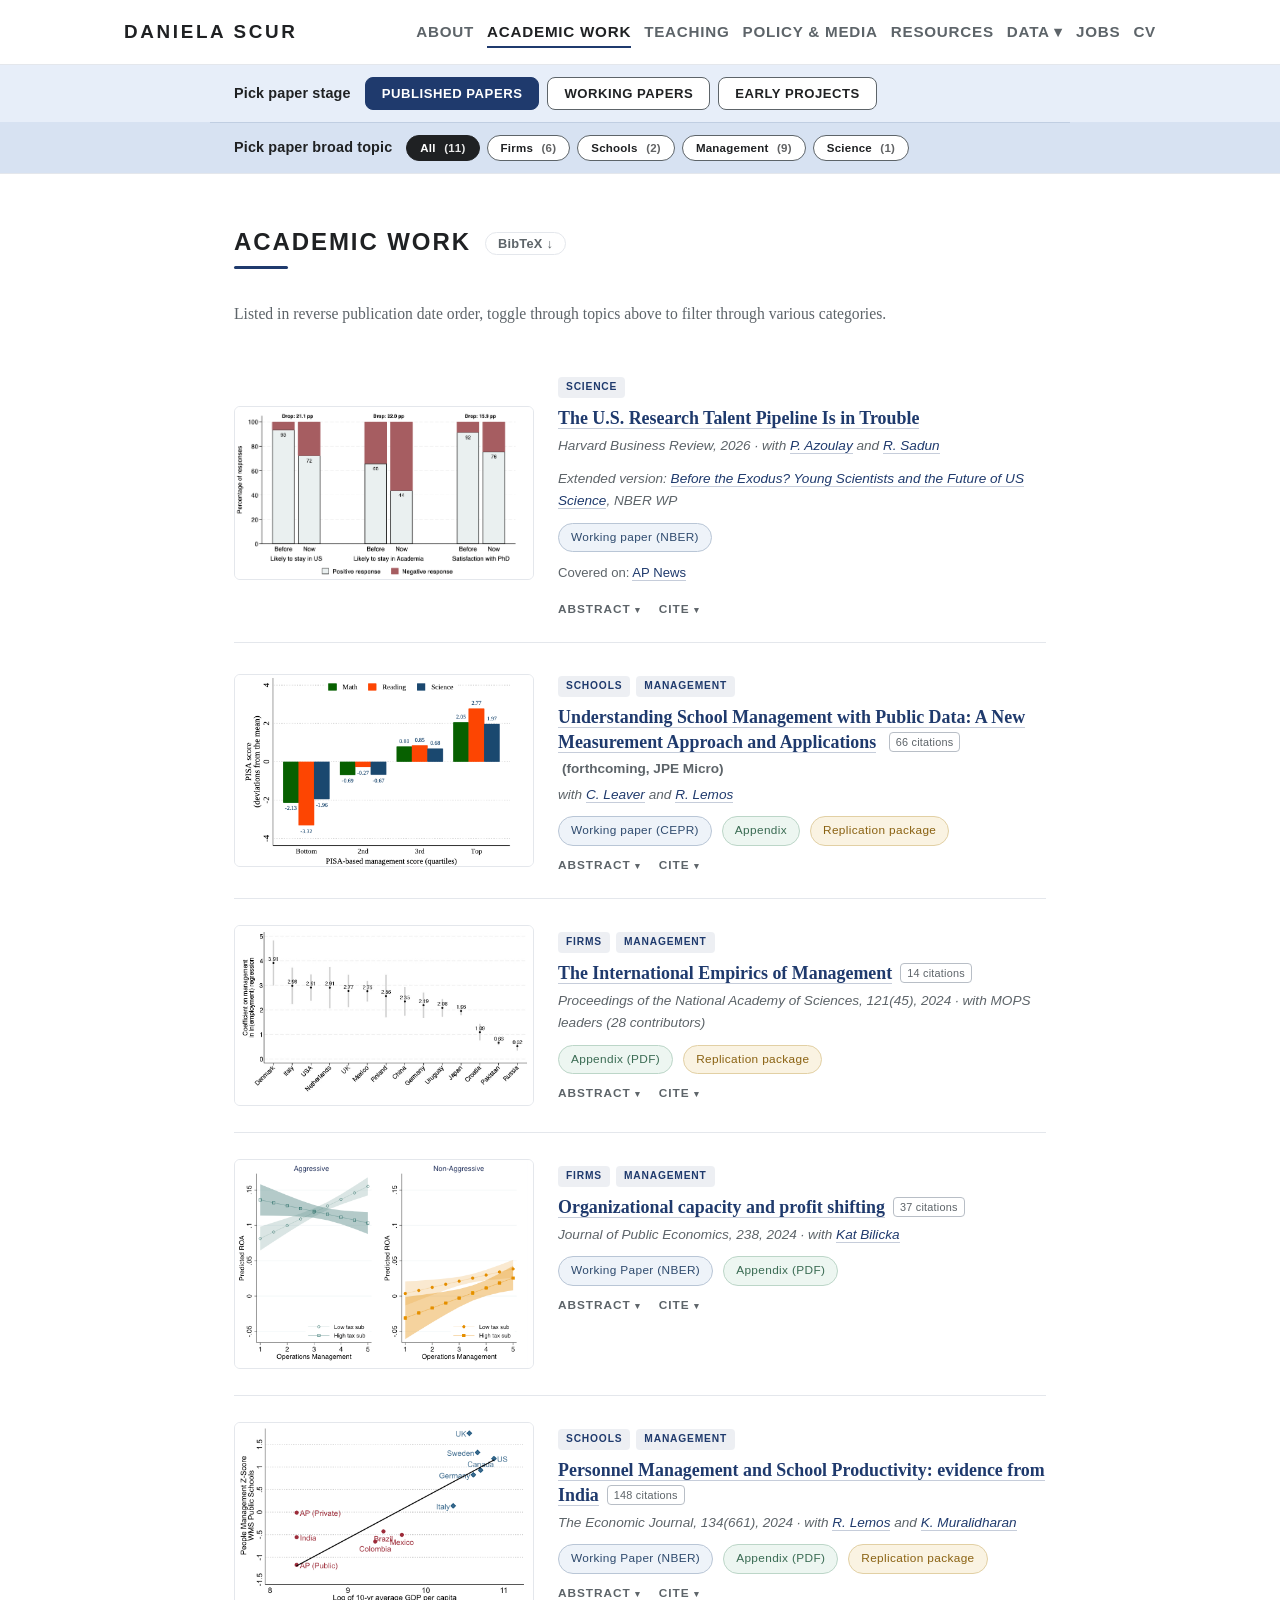
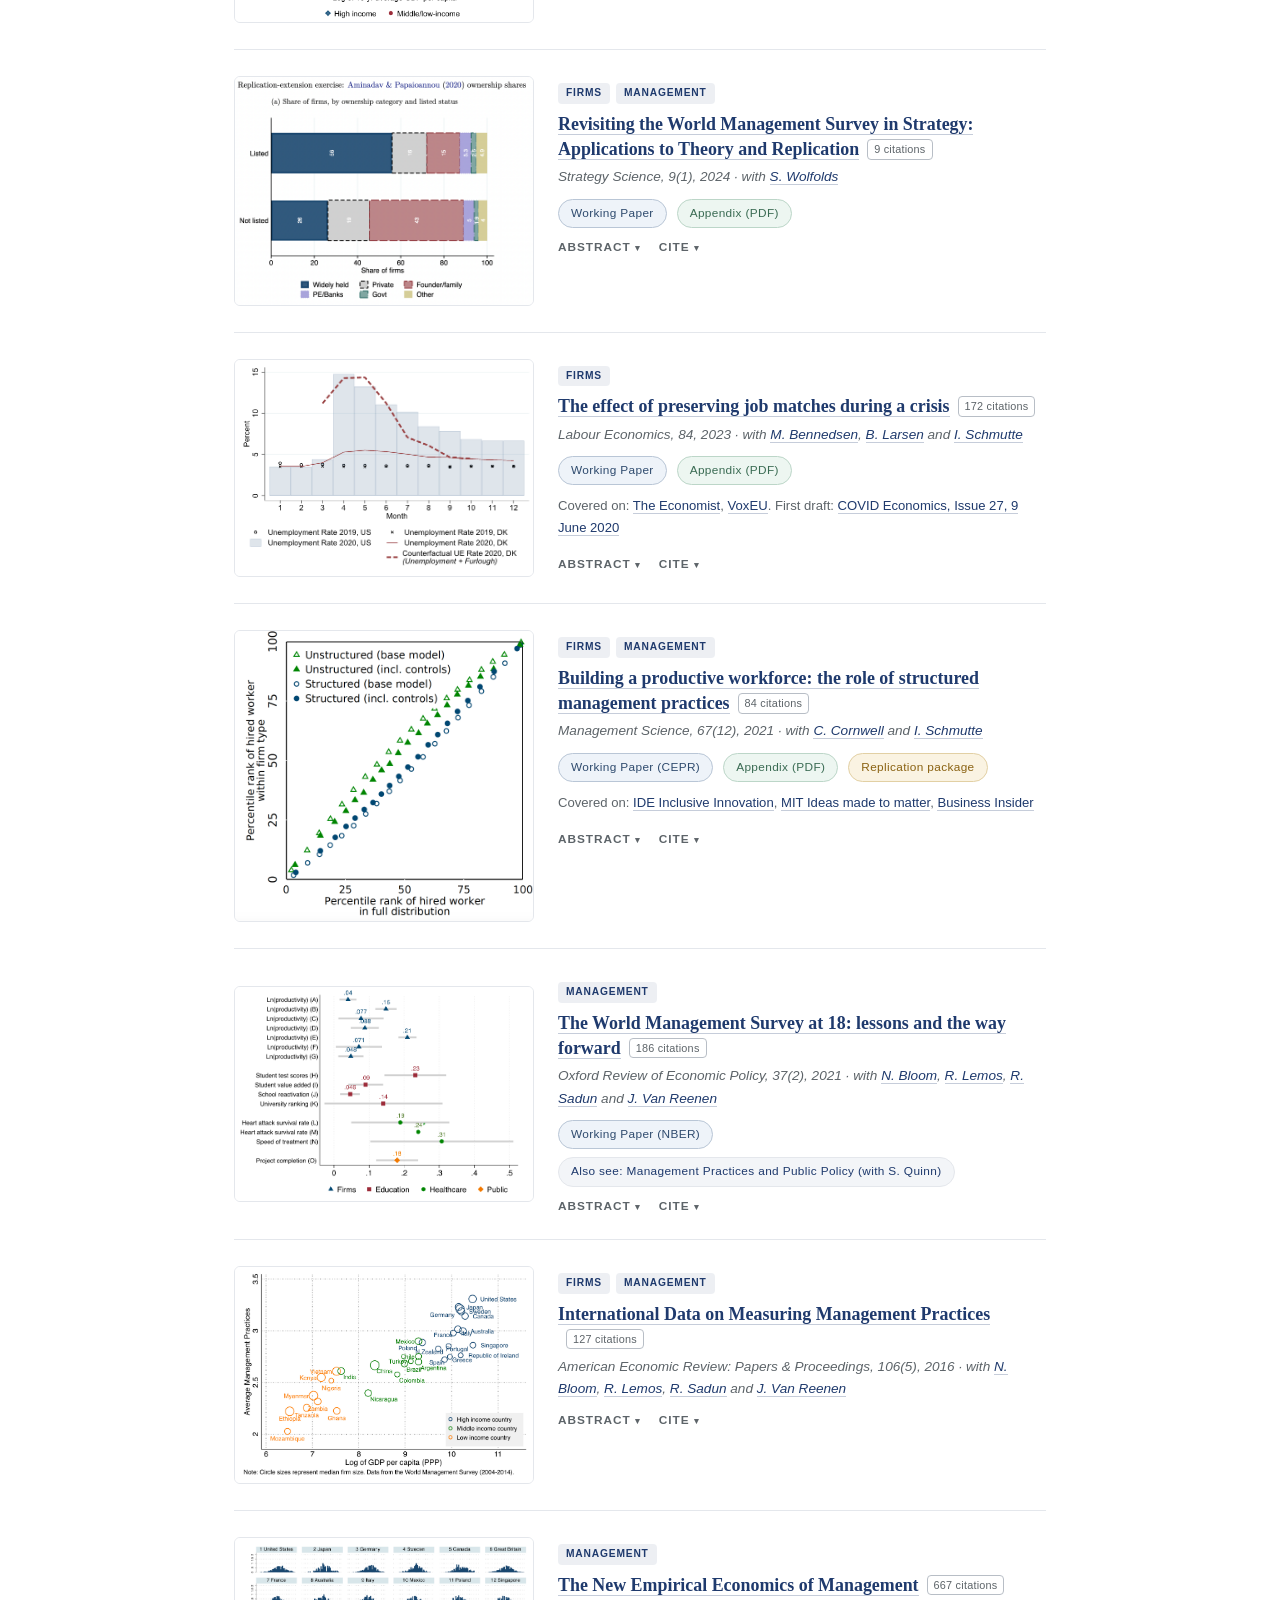
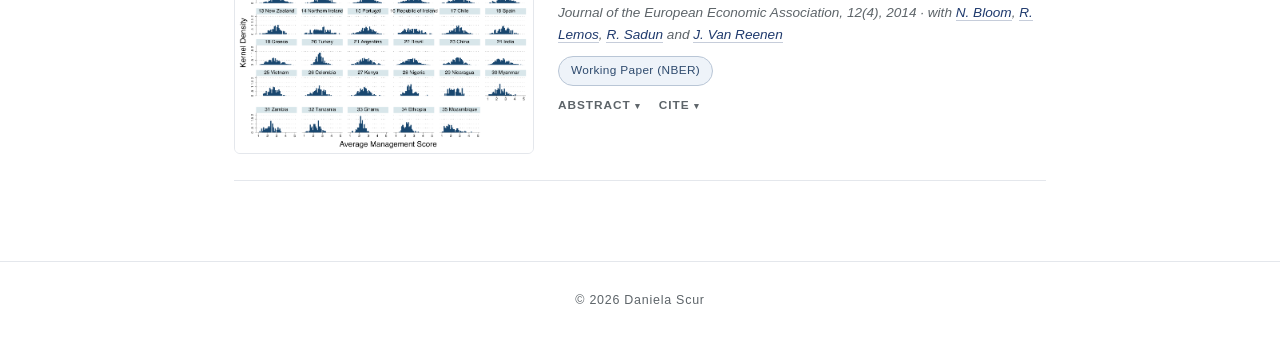
==== commit 1e7d4a18: "Add AP News coverage to the talent pipeline / Before the Exodus entry and the In the media panel" ====
--- a/academic-papers.html
+++ b/academic-papers.html
@@ -81,6 +81,7 @@
       <div class="links">
         <a href="https://www.nber.org/papers/w35330">Working paper (NBER)</a>
       </div>
+      <p class="covered">Covered on: <a href="https://apnews.com/article/trump-science-research-funding-cuts-9f4c34581f4343f316a5e72852a71b51">AP News</a></p>
     </div>
   </article>
 
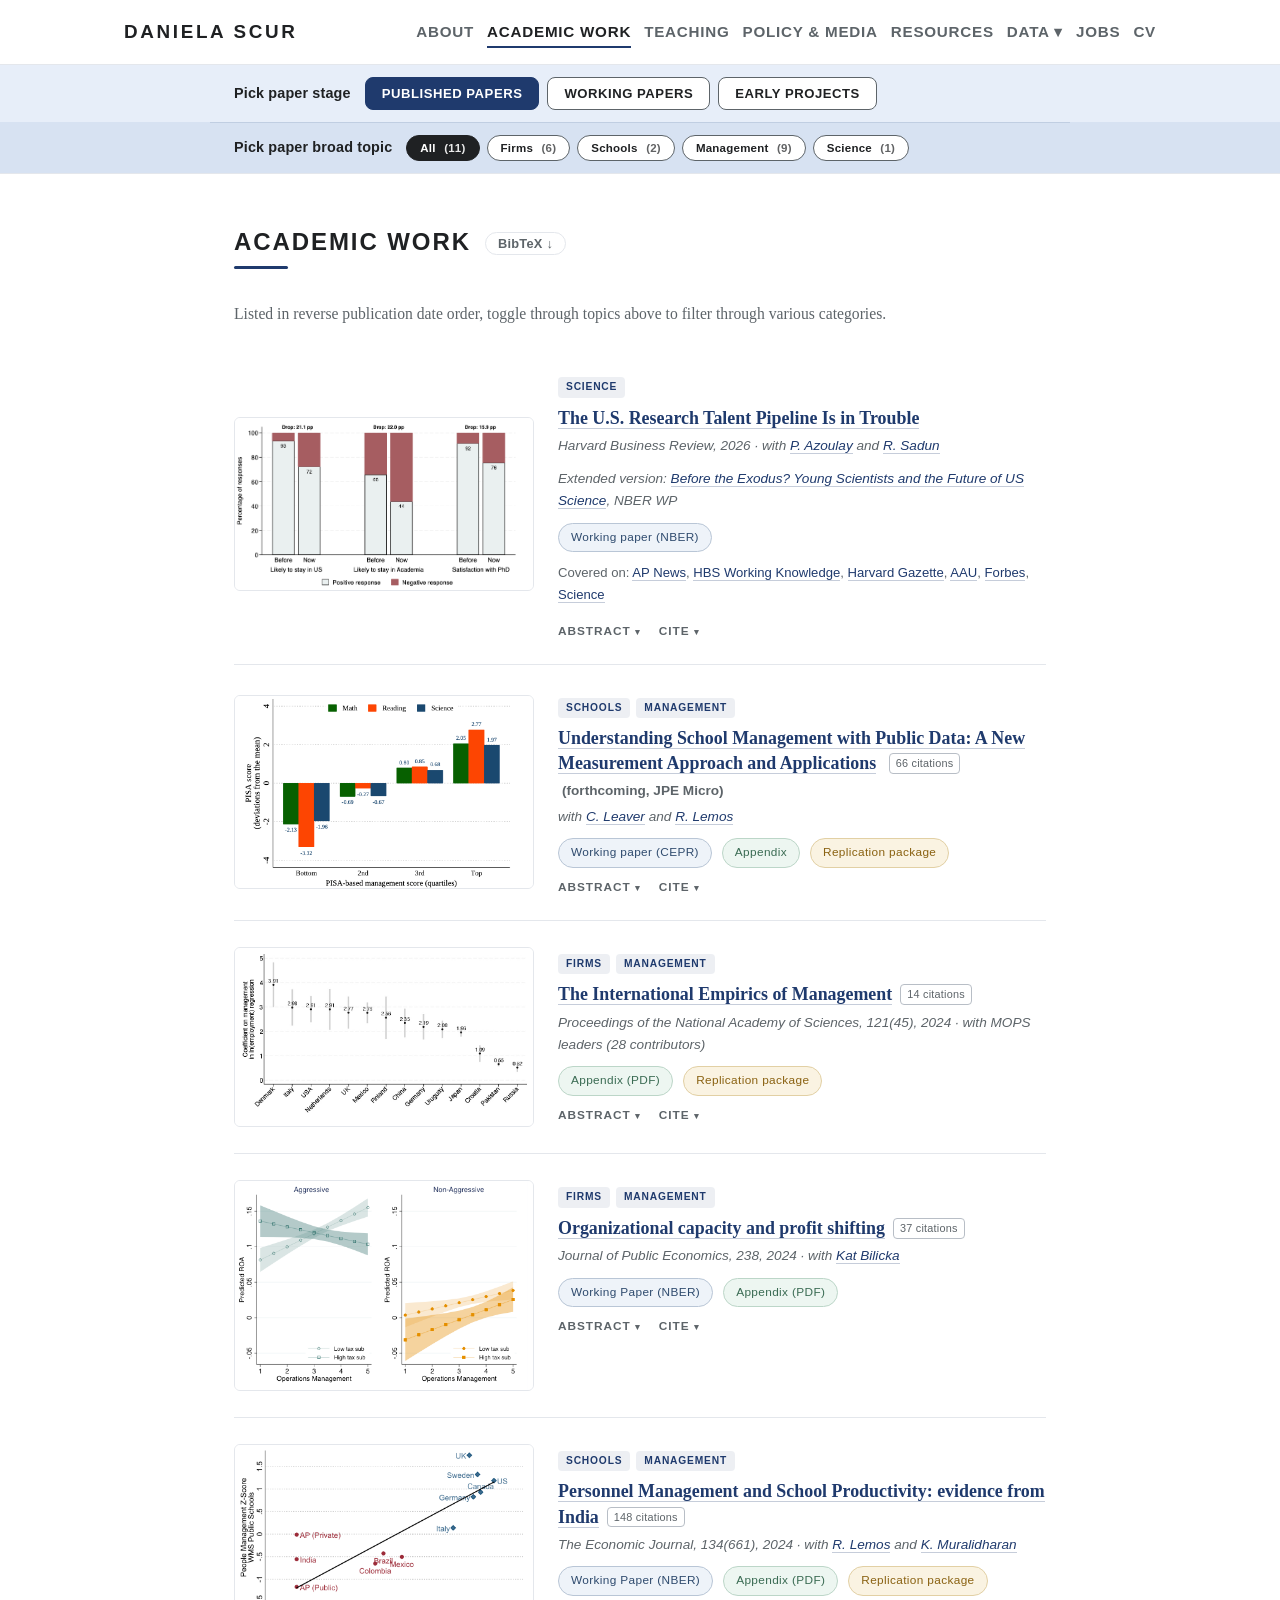
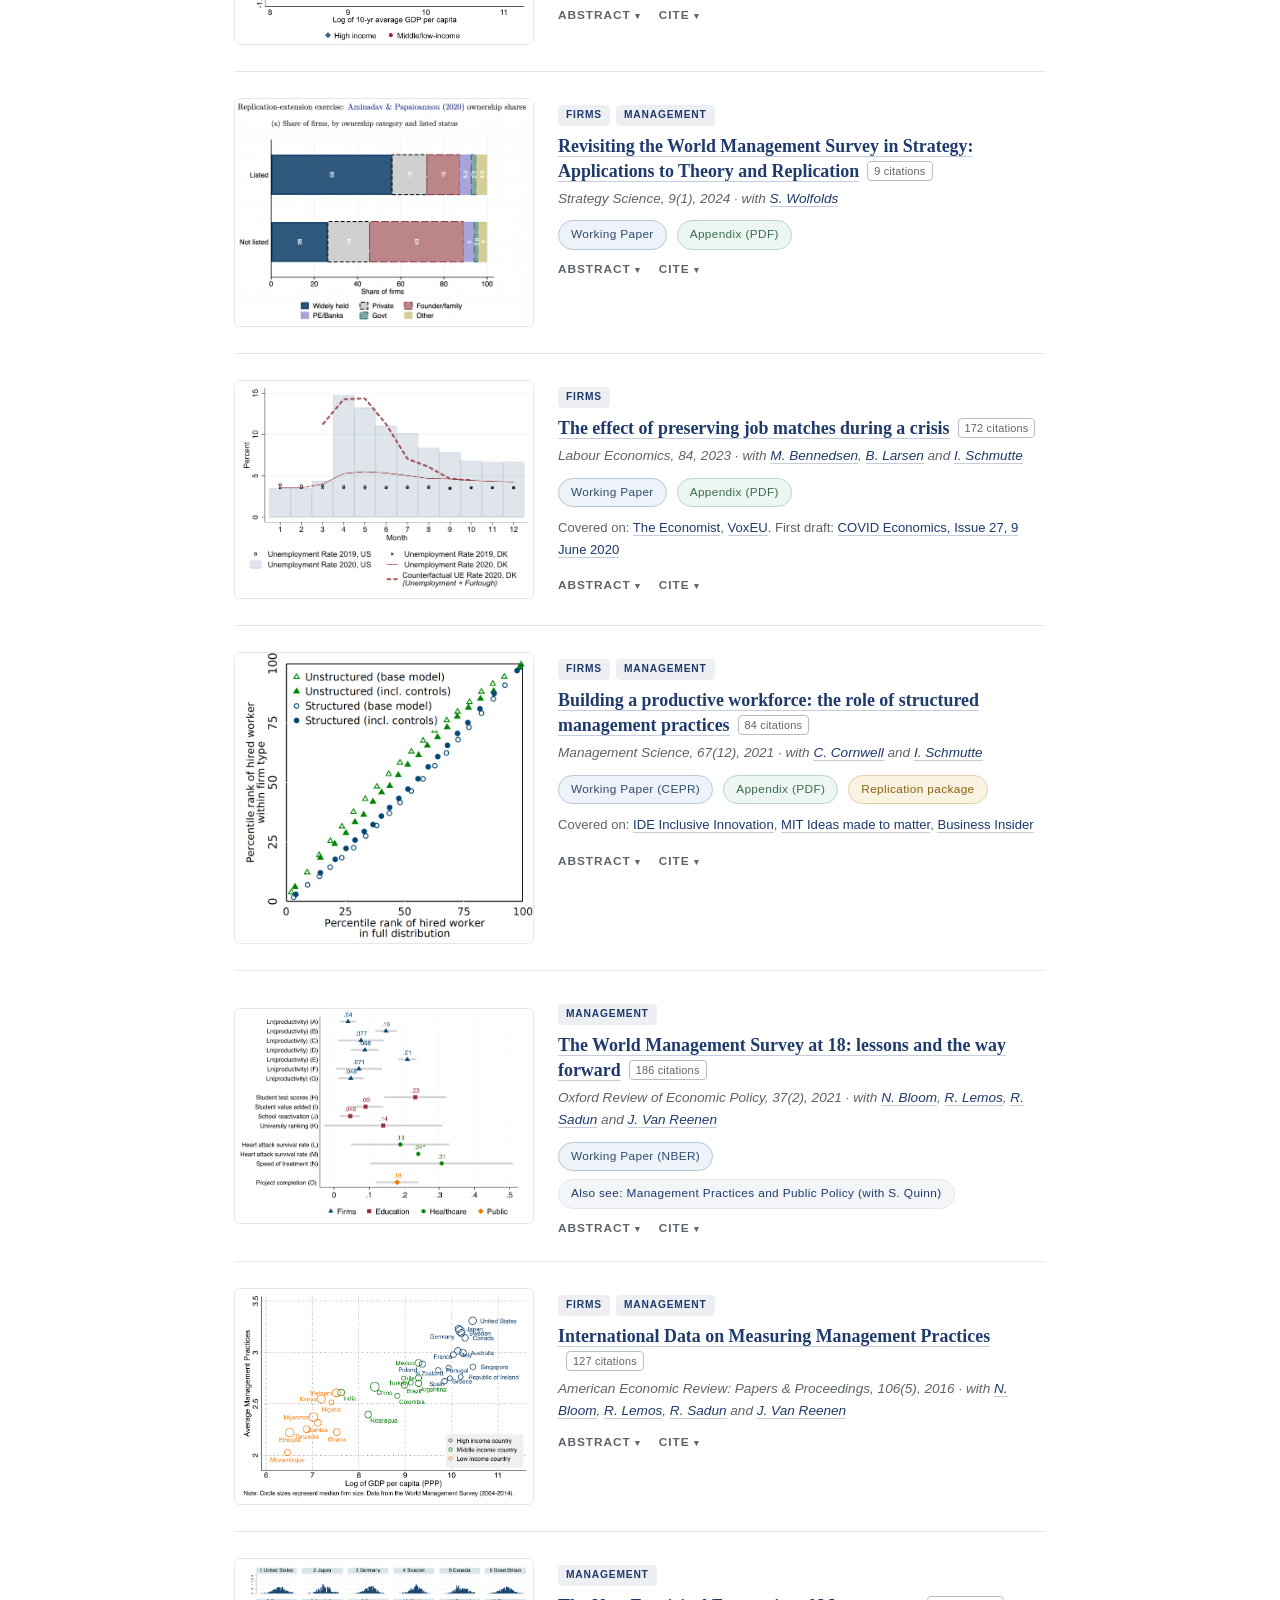
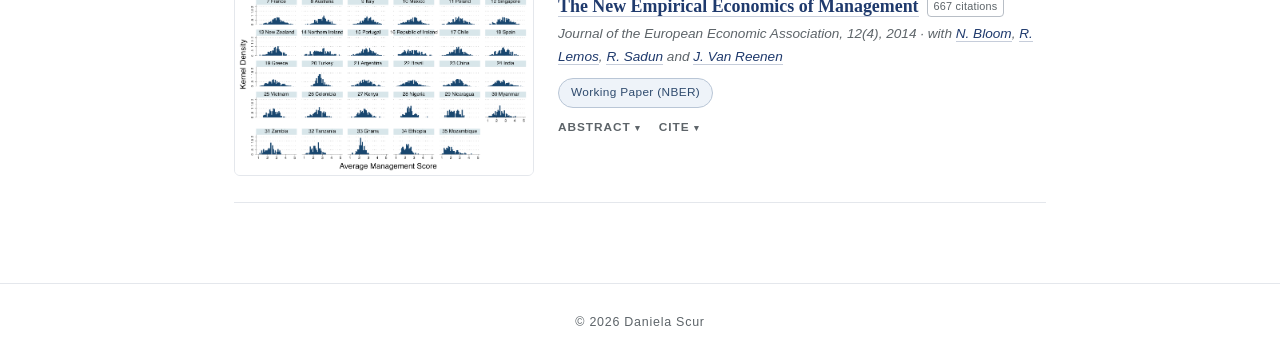
==== commit c3088654: "Add HBS Working Knowledge, Harvard Gazette, AAU, Forbes and Science coverage to the talent pipeline " ====
--- a/academic-papers.html
+++ b/academic-papers.html
@@ -81,7 +81,7 @@
       <div class="links">
         <a href="https://www.nber.org/papers/w35330">Working paper (NBER)</a>
       </div>
-      <p class="covered">Covered on: <a href="https://apnews.com/article/trump-science-research-funding-cuts-9f4c34581f4343f316a5e72852a71b51">AP News</a></p>
+      <p class="covered">Covered on: <a href="https://apnews.com/article/trump-science-research-funding-cuts-9f4c34581f4343f316a5e72852a71b51">AP News</a>, <a href="https://www.library.hbs.edu/working-knowledge/with-science-funding-cuts-us-risks-future-talent-drought">HBS Working Knowledge</a>, <a href="https://news.harvard.edu/gazette/story/2026/09/survey-of-young-researchers-raises-concerns-over-future-of-science-in-u-s/">Harvard Gazette</a>, <a href="https://www.aau.edu/newsroom/study-shows-early-career-scientists-us-are-rethinking">AAU</a>, <a href="https://www.forbes.com/sites/michaeltnietzel/2026/06/16/trumps-research-policies-are-causing-young-scientists-to-doubt-future-careers/">Forbes</a>, <a href="https://www.science.org/content/article/scienceadviser-are-young-scientists-really-leaving-united-states">Science</a></p>
     </div>
   </article>
 
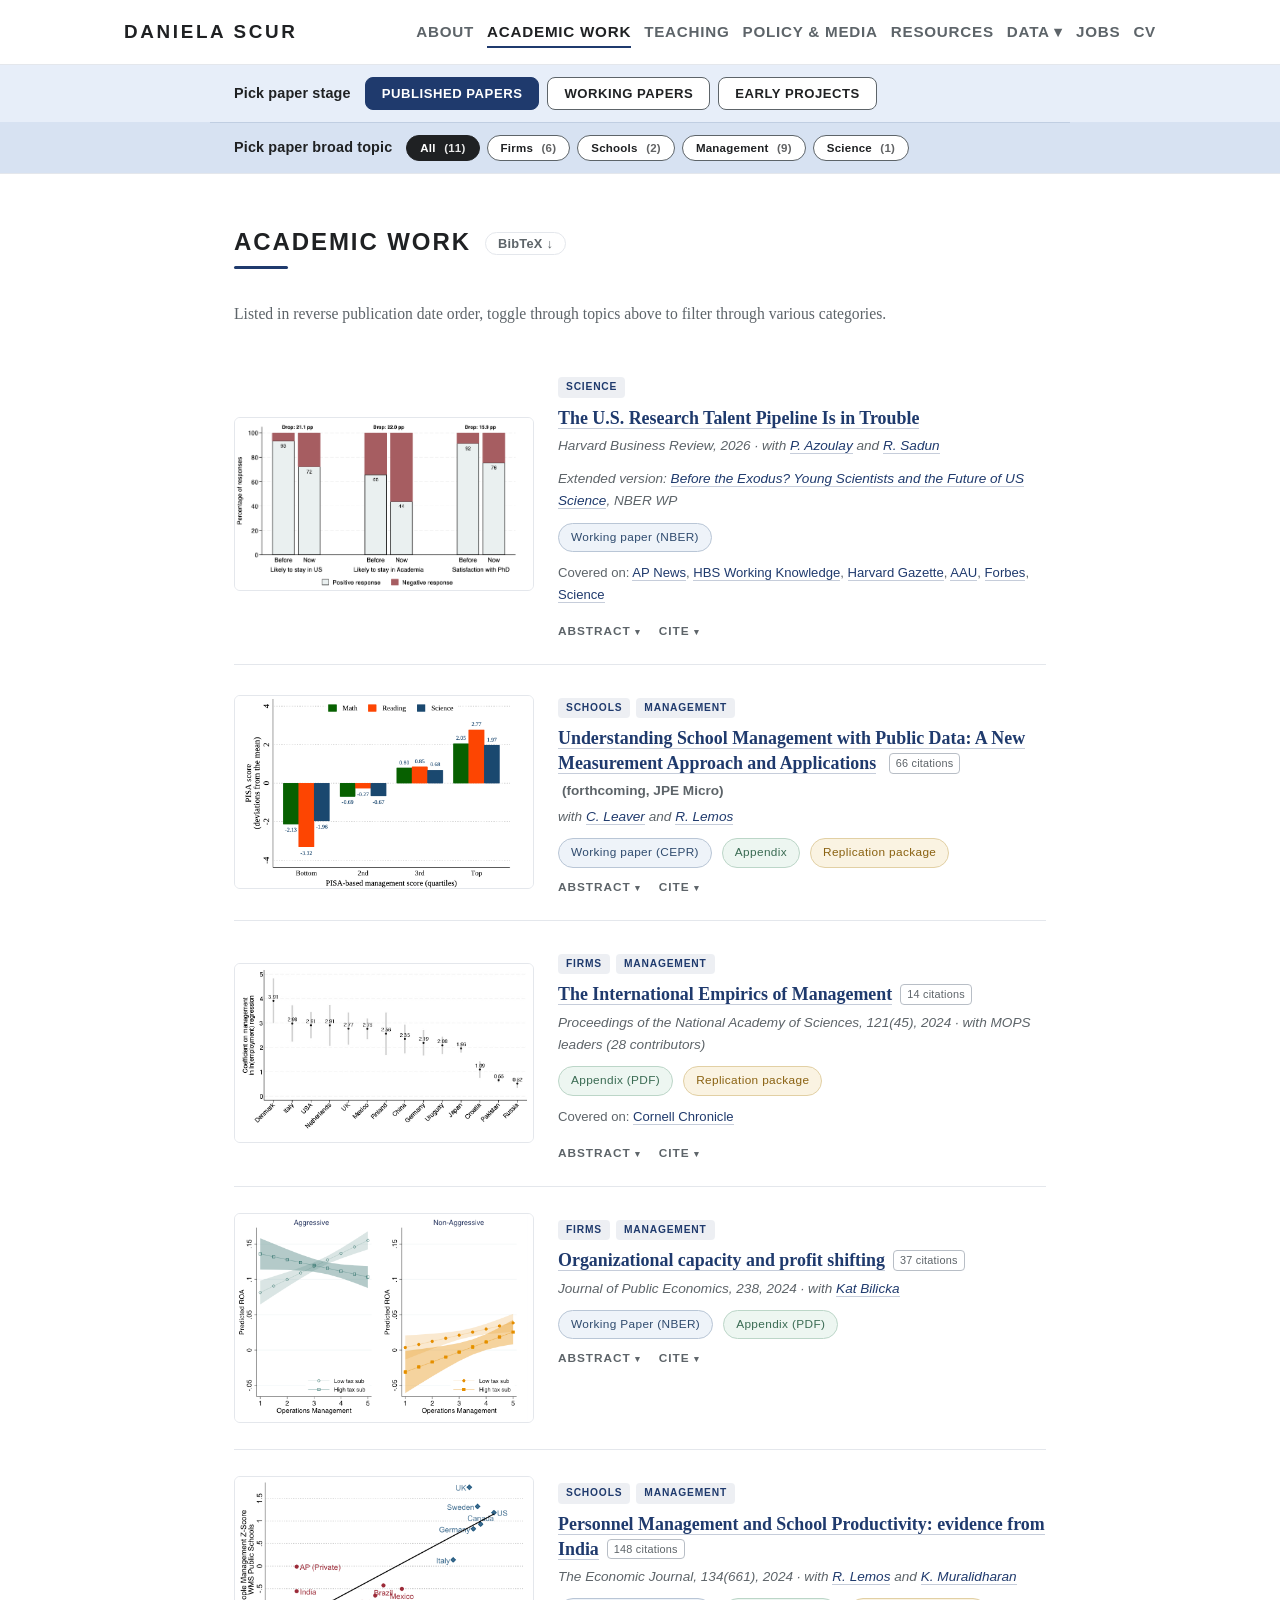
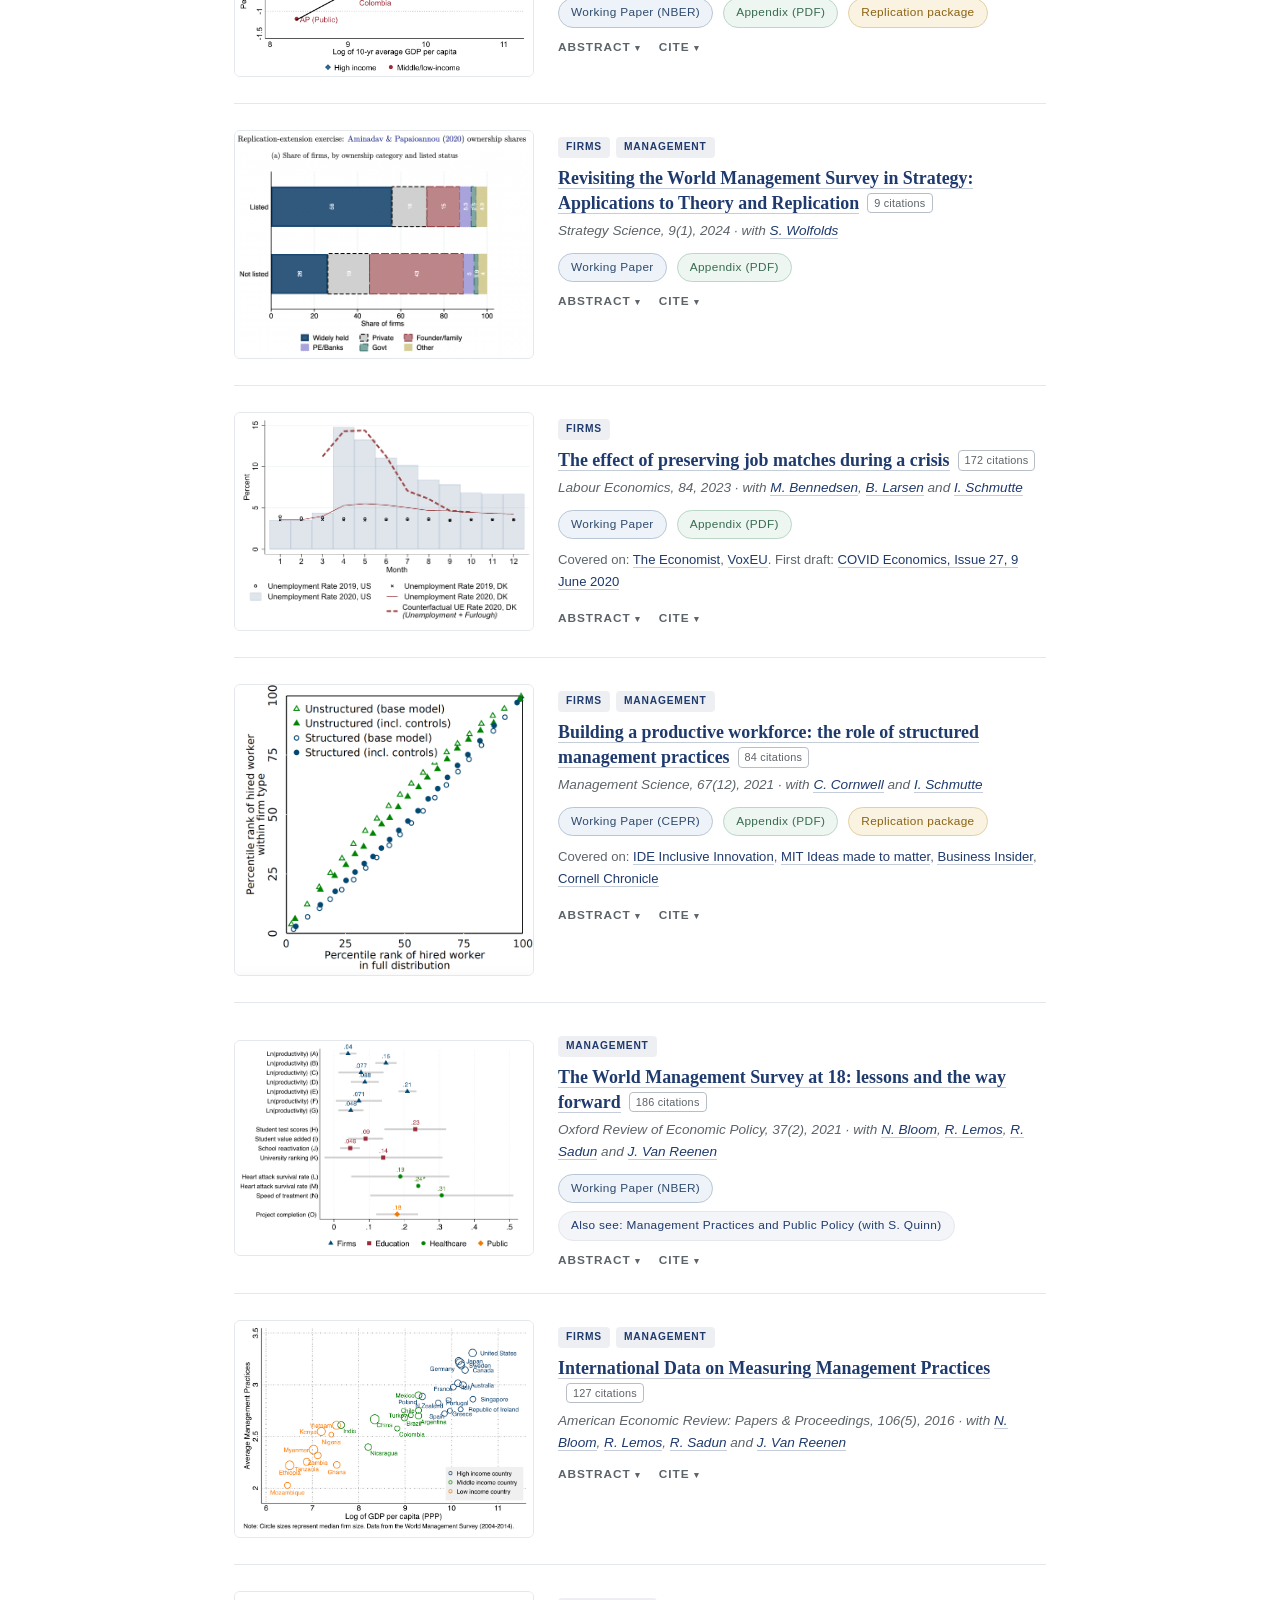
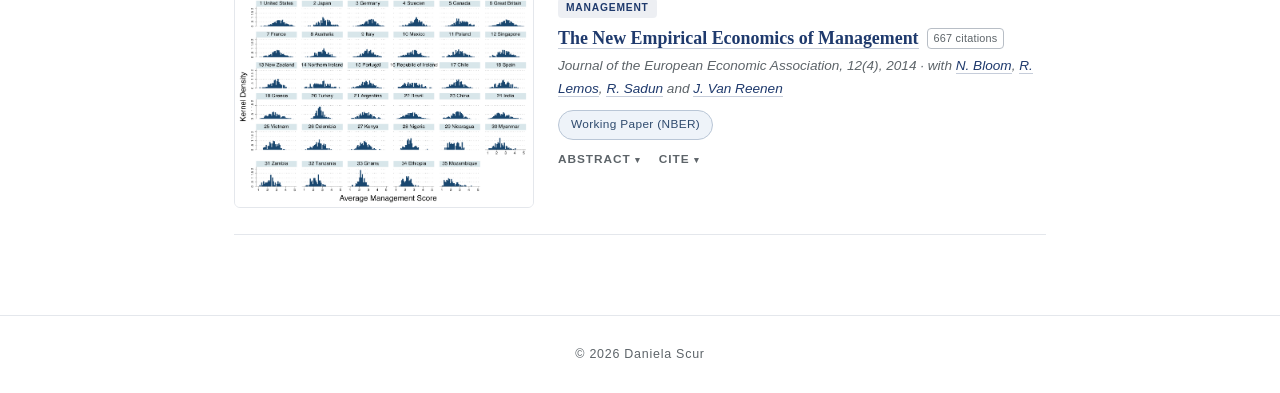
==== commit 50f4ac68: "Add Cornell Chronicle coverage to the PNAS and productive workforce entries and the In the media pan" ====
--- a/academic-papers.html
+++ b/academic-papers.html
@@ -111,6 +111,7 @@
         <a href="https://doi.org/10.5281/zenodo.13886454">Replication package</a>
         <a href="uploads/2024/11/intl-empirics-management-appendix.pdf">Appendix (PDF)</a>
       </div>
+      <p class="covered">Covered on: <a href="https://news.cornell.edu/stories/2024/10/firms-structured-management-practices-fare-better">Cornell Chronicle</a></p>
     </div>
   </article>
 
@@ -184,7 +185,7 @@
         <a href="uploads/2020/12/CSS2020_ManagementScience_onlineappendix.pdf">Appendix (PDF)</a>
         <a href="https://zenodo.org/record/4293979">Replication package</a>
       </div>
-      <p class="covered">Covered on: <a href="https://medium.com/mit-initiative-on-the-digital-economy/how-to-build-a-more-productive-workforce-68a4da60703c">IDE Inclusive Innovation</a>, <a href="https://mitsloan.mit.edu/ideas-made-to-matter/structured-management-practices-lead-to-better-hr-outcomes">MIT Ideas made to matter</a>, <a href="https://www.businessinsider.com/structured-management-practices-organizational-productivity-performance-cornell-research-paper-2019-12">Business Insider</a></p>
+      <p class="covered">Covered on: <a href="https://medium.com/mit-initiative-on-the-digital-economy/how-to-build-a-more-productive-workforce-68a4da60703c">IDE Inclusive Innovation</a>, <a href="https://mitsloan.mit.edu/ideas-made-to-matter/structured-management-practices-lead-to-better-hr-outcomes">MIT Ideas made to matter</a>, <a href="https://www.businessinsider.com/structured-management-practices-organizational-productivity-performance-cornell-research-paper-2019-12">Business Insider</a>, <a href="https://news.cornell.edu/stories/2021/10/structured-management-protocols-help-firms-thrive">Cornell Chronicle</a></p>
     </div>
   </article>
 
